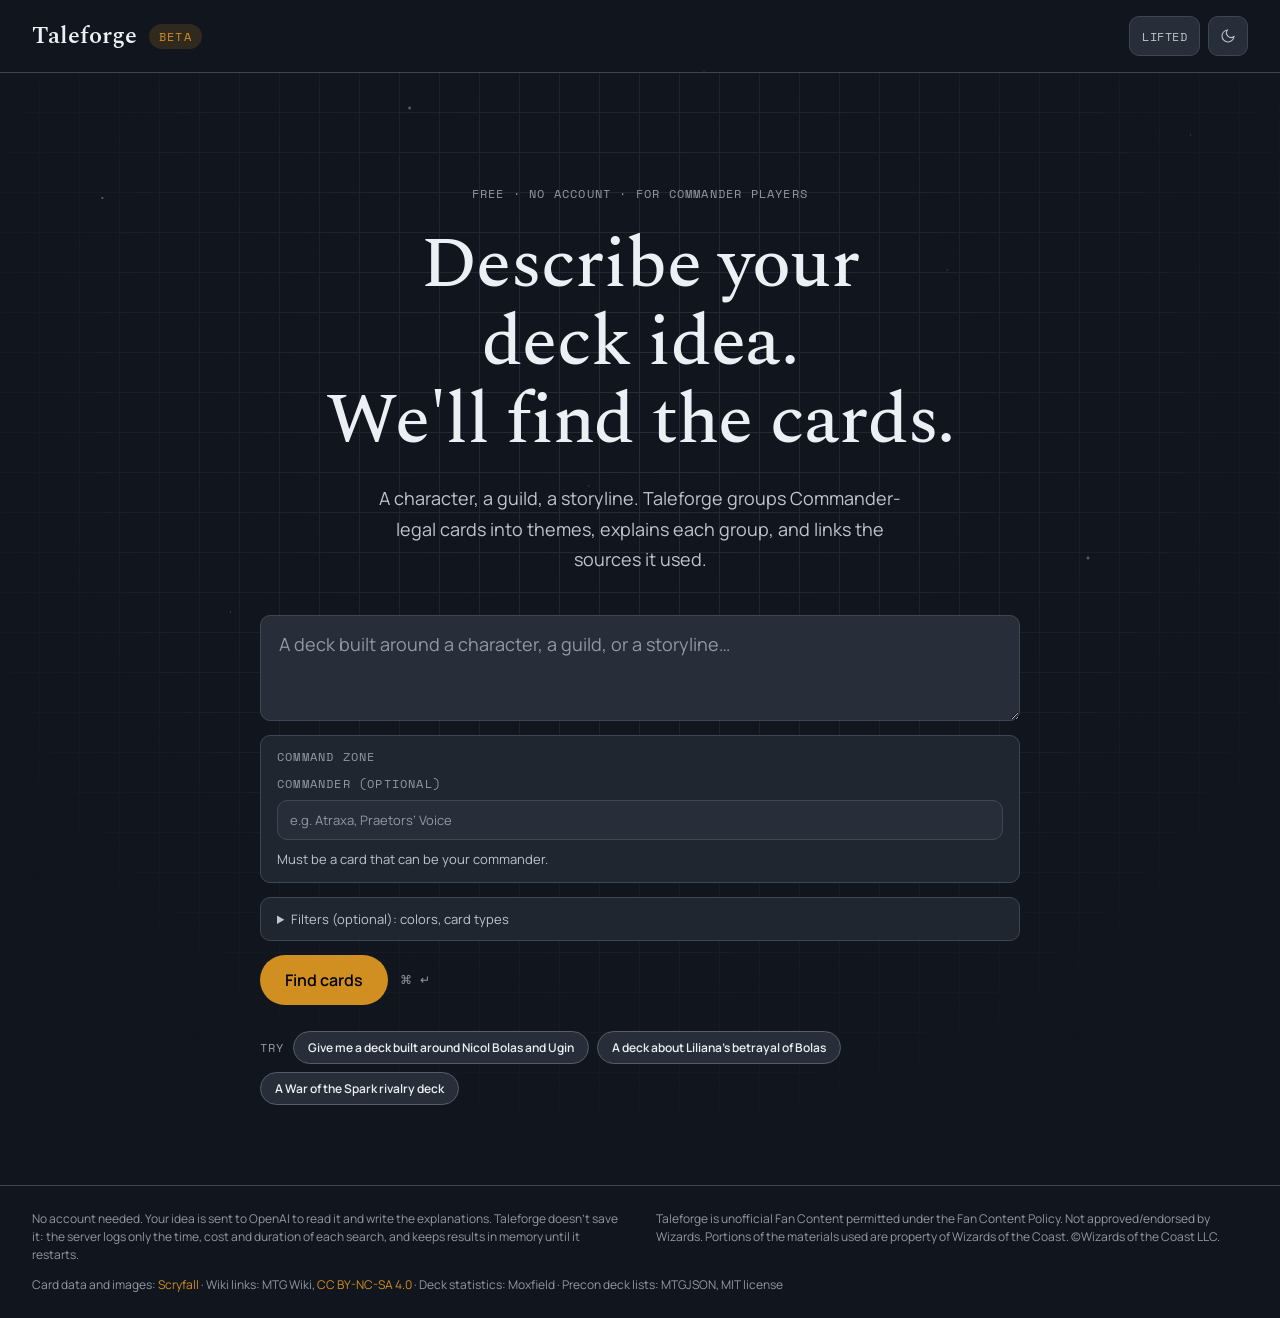
==== index.html @ cbca7e94 "Command zone box, not_a_commander page, mock changes Co-Authored-By: Claude Sonnet 5.5 <noreply@anth" ====
<!doctype html>
<html lang="en">
<head>
<meta charset="utf-8">
<meta name="viewport" content="width=device-width, initial-scale=1">
<title>Taleforge</title>
<meta name="description" content="Describe a Magic: The Gathering Commander deck idea and get cards grouped into themes, with short explanations and sources.">
<link rel="stylesheet" href="app.css">
<script src="theme.js"></script>
</head>
<body>
<div class="stars bg-stars" aria-hidden="true"></div>

<header class="site-header">
  <div class="brand">
    <a class="wordmark" href="index.html">Taleforge</a>
    <span class="badge">Beta</span>
  </div>
  <div class="header-actions">
    <button type="button" class="tone-toggle">Lifted</button>
    <button type="button" class="theme-toggle" aria-label="Toggle theme">
      <svg class="moon" width="16" height="16" viewBox="0 0 24 24" fill="none" stroke="currentColor" stroke-width="1.6"><path d="M21 12.8A9 9 0 1 1 11.2 3 7 7 0 0 0 21 12.8z"/></svg>
      <svg class="sun" width="16" height="16" viewBox="0 0 24 24" fill="none" stroke="currentColor" stroke-width="1.6"><circle cx="12" cy="12" r="4"/><path d="M12 2v3M12 19v3M4.2 4.2l2.1 2.1M17.7 17.7l2.1 2.1M2 12h3M19 12h3M4.2 19.8l2.1-2.1M17.7 6.3l2.1-2.1"/></svg>
    </button>
  </div>
</header>

<main class="home">
  <div class="grid bg-grid" aria-hidden="true"></div>
  <div class="hero">
    <span class="label">Free · no account · for Commander players</span>
    <h1>Describe your deck idea.<br>We'll find the cards.</h1>
    <p class="lede">A character, a guild, a storyline. Taleforge groups Commander-legal cards into themes, explains each group, and links the sources it used.</p>

    <form class="search" action="results.html" method="get">
      <textarea id="q" name="q" aria-label="Your deck idea" rows="3" required placeholder="A deck built around a character, a guild, or a storyline…"></textarea>
      <span class="hint" id="hint" hidden>Describe a deck idea first: a character, a guild, or a story.</span>
      <div class="command-zone" id="command-zone"></div>
      <details class="filters-box" id="filters-box">
        <summary>Filters (optional): colors, card types</summary>
        <div class="filter-controls" id="filter-controls"></div>
      </details>
      <div class="row">
        <button type="submit" class="btn btn-primary btn-lg">Find cards</button>
        <span class="kbd" aria-hidden="true">⌘ ↵</span>
      </div>
      <div class="examples">
        <span class="label">Try</span>
        <button type="button" class="btn btn-secondary btn-sm" data-example>Give me a deck built around Nicol Bolas and Ugin</button>
        <button type="button" class="btn btn-secondary btn-sm" data-example>A deck about Liliana's betrayal of Bolas</button>
        <button type="button" class="btn btn-secondary btn-sm" data-example>A War of the Spark rivalry deck</button>
      </div>
    </form>
  </div>
</main>

<footer class="site-footer"></footer>
<script src="footer.js"></script>
<script src="filters.js"></script>

<script>
  const form = document.querySelector('.search');
  const q = document.getElementById('q');
  const hint = document.getElementById('hint');
  form.noValidate = true;
  const start = new URLSearchParams(location.search);
  q.value = start.get('q') || '';
  const initial = TaleforgeFilters.fromParams(start);
  const controls = TaleforgeFilters.mount(document.getElementById('filter-controls'), initial);
  const commander = TaleforgeFilters.mountCommander(document.getElementById('command-zone'), initial.commander);
  if (TaleforgeFilters.chips({ ...initial, commander: '' }).length) document.getElementById('filters-box').open = true;
  form.addEventListener('submit', (e) => {
    e.preventDefault();
    q.value = q.value.trim();
    if (!q.value) { hint.hidden = false; q.focus(); return; }
    // Filters travel in the address, so a results page can be shared, reloaded or edited.
    location.href = 'results.html?' + TaleforgeFilters.toParams({ ...controls.get(), commander: commander.get() }, new URLSearchParams({ q: q.value }));
  });
  q.addEventListener('input', () => { hint.hidden = true; });
  q.addEventListener('keydown', (e) => {
    if ((e.metaKey || e.ctrlKey) && e.key === 'Enter') { e.preventDefault(); form.requestSubmit(); }
  });
  document.querySelectorAll('[data-example]').forEach((b) => b.addEventListener('click', () => {
    q.value = b.textContent; hint.hidden = true; q.focus();
  }));
</script>
</body>
</html>
---- app.css ----
/* Fonts load from Google Fonts via the design system; self-host before sharing publicly. */
/* Taleforge site styles. Tokens come from the approved design system in design/_ds. */
@import url("design/_ds/taleforge-design-system-ac396985-d5b7-4bbc-83fa-dc9fec57bca8/styles.css");

/* "Lifted" dark tone: the default look in design/Taleforge.dc.html. data-tone="original" keeps the
   untouched design-system neutrals (the design-blackout export; its tokens are otherwise identical). */
:root:not([data-theme="light"]):not([data-tone="original"]) {
  --n-0: oklch(20% 0.018 258); --n-1: oklch(23.5% 0.02 258); --n-2: oklch(26.5% 0.021 258);
  --n-3: oklch(30% 0.022 258); --n-4: oklch(33.5% 0.023 258); --n-5: oklch(39% 0.024 258);
  --n-6: oklch(48% 0.024 258); --n-7: oklch(68% 0.016 258); --n-8: oklch(82% 0.01 258);
}

* { box-sizing: border-box; }
[hidden] { display: none !important; }
html, body { margin: 0; background: var(--bg-page); }
body {
  min-height: 100vh; display: flex; flex-direction: column; position: relative;
  color: var(--text-primary); font-family: var(--font-body); font-size: var(--text-base);
}
a { color: var(--link); text-decoration: none; }
a:hover { color: var(--link-hover); text-decoration: underline; }
::selection { background: var(--accent-soft-strong); }
:focus-visible { outline: 2px solid var(--focus-ring); outline-offset: 2px; }
.stars { position: fixed; inset: 0; pointer-events: none; }

/* ---- header / footer ---- */
.site-header {
  position: relative; display: flex; align-items: center; justify-content: space-between; gap: 16px;
  padding: 16px 32px; border-bottom: 1px solid var(--border-subtle);
}
.brand { display: flex; align-items: center; gap: 12px; }
.wordmark { font-family: var(--font-display); font-weight: 600; font-size: 24px; color: var(--text-primary); }
.wordmark:hover { color: var(--text-primary); text-decoration: none; }
.header-actions { display: flex; align-items: center; gap: 8px; }
.site-footer {
  position: relative; display: flex; flex-wrap: wrap; justify-content: space-between; gap: 12px 32px;
  padding: 24px 32px; border-top: 1px solid var(--border-subtle);
  font-size: var(--text-xs); line-height: var(--leading-normal); color: var(--text-muted);
}
.site-footer > * { flex: 1 1 320px; max-width: 640px; margin: 0; overflow-wrap: anywhere; }
.site-footer .credits { flex-basis: 100%; max-width: none; }

/* ---- primitives (ported from design/_ds components) ---- */
.label {
  font-family: var(--font-mono); font-size: var(--text-xs); letter-spacing: var(--tracking-label);
  text-transform: uppercase; color: var(--text-muted);
}
.badge {
  display: inline-flex; align-items: center; padding: 4px 10px; border-radius: var(--radius-pill);
  font-family: var(--font-mono); font-size: var(--text-xs); letter-spacing: var(--tracking-label);
  text-transform: uppercase; background: var(--accent-soft); color: var(--accent-9);
}
.btn {
  display: inline-flex; align-items: center; gap: 8px; border: 1px solid transparent; border-radius: var(--radius-pill);
  font-family: var(--font-body); font-weight: 600; cursor: pointer; text-decoration: none;
  transition: background var(--dur-fast) var(--ease-standard), box-shadow var(--dur-fast) var(--ease-standard);
}
.btn:hover { text-decoration: none; }
.btn:focus-visible { outline: none; box-shadow: var(--glow-focus); }
.btn-sm { padding: 7px 14px; font-size: var(--text-xs); }
.btn-md { padding: 10px 18px; font-size: var(--text-sm); }
.btn-lg { padding: 13px 24px; font-size: var(--text-md); }
.btn-primary { background: var(--accent-9); color: var(--accent-contrast); }
.btn-primary:hover { background: var(--accent-10); color: var(--accent-contrast); }
.btn-secondary { background: var(--surface-raised); color: var(--text-primary); border-color: var(--border-strong); }
.btn-secondary:hover { background: var(--n-4); color: var(--text-primary); }
.btn-ghost { background: transparent; color: var(--text-secondary); }
.btn-ghost:hover { color: var(--text-primary); }
.theme-toggle {
  width: 40px; height: 40px; display: flex; align-items: center; justify-content: center; cursor: pointer;
  border: 1px solid var(--border-subtle); border-radius: var(--radius-md);
  background: var(--surface-raised); color: var(--text-secondary);
}
.theme-toggle .sun { display: none; }
[data-theme="light"] .theme-toggle .sun { display: block; }
[data-theme="light"] .theme-toggle .moon { display: none; }
.chip {
  display: inline-flex; align-items: center; padding: 6px 14px; border-radius: var(--radius-pill);
  background: var(--surface-raised); border: 1px solid var(--border-subtle); font-size: var(--text-sm);
}
.tag {
  display: inline-flex; align-items: center; gap: 6px; padding: 4px 10px; border-radius: var(--radius-pill);
  border: 1px solid var(--border-strong); color: var(--text-secondary);
  font-family: var(--font-mono); font-size: var(--text-xs); letter-spacing: var(--tracking-label); text-transform: uppercase;
}
.tag::before { content: ""; width: 6px; height: 6px; border-radius: 50%; background: var(--dot, var(--text-muted)); flex: none; }
.tag-lore { --dot: var(--side-violet); }
.tag-synergy { --dot: var(--side-teal); }
.tags { display: flex; flex-wrap: wrap; gap: 6px; }
.tone-toggle {
  height: 40px; padding: 0 12px; cursor: pointer; border: 1px solid var(--border-subtle); border-radius: var(--radius-md);
  background: var(--surface-raised); color: var(--text-secondary);
  font-family: var(--font-mono); font-size: var(--text-xs); letter-spacing: var(--tracking-wide); text-transform: uppercase;
}
.tone-toggle:hover, .theme-toggle:hover { color: var(--text-primary); }

/* ---- home ---- */
.home { position: relative; flex: 1; padding: 112px 24px 80px; }
.home .grid {
  position: absolute; inset: 0; pointer-events: none;
  -webkit-mask-image: radial-gradient(ellipse 60% 70% at 50% 30%, black, transparent);
  mask-image: radial-gradient(ellipse 60% 70% at 50% 30%, black, transparent);
}
.hero { position: relative; max-width: 760px; margin: 0 auto; display: flex; flex-direction: column; align-items: center; gap: 24px; text-align: center; }
.hero h1 {
  margin: 0; font-family: var(--font-display); font-weight: 500; font-size: clamp(40px, 6.4vw, 72px);
  line-height: var(--leading-tight); letter-spacing: var(--tracking-tight); text-wrap: balance;
}
.hero .lede { margin: 0; max-width: 540px; color: var(--text-secondary); font-size: var(--text-lg); line-height: var(--leading-relaxed); text-wrap: pretty; }
.search { width: 100%; display: flex; flex-direction: column; gap: 14px; text-align: left; margin-top: 16px; }
.search textarea {
  width: 100%; resize: vertical; padding: 16px 18px; border-radius: var(--radius-md);
  font-family: var(--font-body); font-size: var(--text-lg); color: var(--text-primary);
  background: var(--surface-raised); border: 1px solid var(--border-subtle); outline: none;
  transition: border-color var(--dur-fast) var(--ease-standard), box-shadow var(--dur-fast) var(--ease-standard);
}
.search textarea:focus { border-color: var(--accent-9); box-shadow: var(--glow-focus); }
.search textarea::placeholder { color: var(--text-muted); }
.search .hint { font-size: var(--text-sm); color: var(--warning-9); }
.search .row { display: flex; flex-wrap: wrap; align-items: center; gap: 12px; }
.kbd { font-family: var(--font-mono); font-size: var(--text-xs); letter-spacing: var(--tracking-wide); color: var(--text-muted); }
.examples { display: flex; flex-wrap: wrap; align-items: center; gap: 8px; margin-top: 12px; }

/* ---- results ---- */
.results { position: relative; flex: 1; padding: 40px 32px 80px; }
.results-inner { max-width: 1360px; margin: 0 auto; display: flex; flex-wrap: wrap; align-items: flex-start; gap: 48px; }
.results aside { flex: 1 1 260px; max-width: 320px; position: sticky; top: 24px; display: flex; flex-direction: column; gap: 28px; }
.aside-block { display: flex; flex-direction: column; gap: 12px; align-items: flex-start; }
.idea { margin: 0; font-family: var(--font-display); font-style: italic; font-size: var(--text-2xl); line-height: var(--leading-snug); text-wrap: pretty; }
.chips { display: flex; flex-wrap: wrap; gap: 8px; }
.note { font-size: var(--text-xs); line-height: var(--leading-normal); color: var(--text-secondary); }
.preview-note {
  background: var(--surface-card); border: 1px solid var(--border-subtle); border-radius: var(--radius-lg);
  padding: var(--space-20); font-size: var(--text-sm); line-height: var(--leading-normal); color: var(--text-secondary);
}
.preview-note strong { color: var(--text-primary); }
.results main, .results .groups { flex: 999 1 560px; min-width: 0; display: flex; flex-direction: column; gap: 32px; }
.summary { display: flex; flex-direction: column; gap: 14px; }
.summary h1 { margin: 0; font-family: var(--font-display); font-weight: 500; font-size: var(--text-5xl); line-height: var(--leading-tight); }
.summary p { margin: 0; max-width: 720px; color: var(--text-secondary); line-height: var(--leading-relaxed); }
.group {
  border-radius: var(--radius-xl); border: 1px solid var(--border-subtle); background: var(--bg-section-alt);
  padding: var(--space-24) var(--space-24) var(--space-32); box-shadow: 0 0 56px -24px var(--glow);
  display: flex; flex-direction: column; gap: 16px;
}
.group-head { display: flex; align-items: center; gap: 10px; }
.group-head .dot { width: 8px; height: 8px; border-radius: 50%; background: var(--glow); flex: none; }
.group h2 { margin: 0; font-family: var(--font-display); font-weight: 600; font-size: var(--text-3xl); line-height: var(--leading-snug); text-wrap: balance; }
.group .reasoning { margin: 0; max-width: 680px; color: var(--text-secondary); line-height: var(--leading-relaxed); text-wrap: pretty; }
.provenance {
  display: flex; flex-wrap: wrap; align-items: baseline; gap: 6px 16px; padding-bottom: 8px;
  border-bottom: 1px solid var(--border-subtle);
}
.provenance em { font-size: var(--text-xs); color: var(--text-muted); }
.src { font-family: var(--font-mono); font-size: var(--text-xs); letter-spacing: var(--tracking-wide); }
.cards { display: grid; grid-template-columns: repeat(auto-fill, minmax(220px, 1fr)); gap: 32px 24px; padding-top: 8px; }
.commander { display: flex; flex-wrap: wrap; align-items: flex-start; gap: 24px; }
.commander-art { flex: 0 0 180px; }
/* The whole card, uncropped (artist line visible). */
.commander-art img { display: block; width: 100%; height: auto; border-radius: 4.75% / 3.5%; border: 1px solid var(--border-subtle); }
.commander-text { flex: 1 1 220px; display: flex; flex-direction: column; align-items: flex-start; gap: 10px; }
.commander-text h2 { margin: 0 0 6px; font-family: var(--font-display); font-weight: 600; font-size: var(--text-3xl); line-height: var(--leading-snug); text-wrap: balance; }
.card { display: flex; flex-direction: column; gap: 10px; }
.card .art {
  display: block; aspect-ratio: 488 / 680; border-radius: 4.75% / 3.5%; overflow: hidden;
  border: 1px solid var(--border-subtle);
  background: repeating-linear-gradient(135deg, var(--n-3), var(--n-3) 10px, var(--n-2) 10px, var(--n-2) 20px);
  transition: transform var(--dur-base) var(--ease-standard), box-shadow var(--dur-base) var(--ease-standard);
}
.card .art:hover, .card .art:focus-visible { transform: translateY(-2px); box-shadow: var(--shadow-popover); }
.card .art img { display: block; width: 100%; height: 100%; object-fit: cover; }
.card h3 { margin: 0; font-size: var(--text-sm); font-weight: 700; line-height: var(--leading-snug); }
.card p { margin: 0; font-size: var(--text-sm); line-height: var(--leading-relaxed); color: var(--text-secondary); }
.card .meta { display: flex; flex-direction: column; align-items: flex-start; gap: 8px; margin-top: auto; min-width: 0; }
.card .links { display: flex; flex-wrap: wrap; gap: 4px 12px; min-width: 0; }
.card .links a, .more-links { font-family: var(--font-mono); font-size: 10px; letter-spacing: .04em; }
.more-links { background: none; border: 0; padding: 0; cursor: pointer; color: var(--link); }
.more-links:hover { color: var(--link-hover); text-decoration: underline; }
.end-note { margin: 8px 0 0; font-size: var(--text-sm); color: var(--text-muted); text-align: center; }

/* ---- live search: loading, states, mix ---- */
.loading { display: flex; flex-direction: column; gap: 20px; }
.loading h1 { margin: 0; font-family: var(--font-display); font-style: italic; font-weight: 500; font-size: var(--text-3xl); line-height: var(--leading-snug); }
.steps { list-style: none; margin: 0; padding: 0; display: flex; flex-direction: column; gap: var(--space-12); }
.steps li { display: flex; align-items: center; gap: 12px; font-size: var(--text-sm); color: var(--text-muted); }
.steps .mark {
  width: 18px; height: 18px; border-radius: 50%; flex: none; display: flex; align-items: center; justify-content: center;
  border: 1px solid var(--border-strong);
}
.steps li.active, .steps li.done { color: var(--text-primary); }
.steps li.active .mark, .steps li.done .mark { border-color: var(--accent-9); }
.steps li.done .mark { background: var(--accent-9); }
.steps li.done .mark::after { content: ""; width: 5px; height: 8px; margin-top: -2px; border: solid var(--accent-contrast); border-width: 0 1.8px 1.8px 0; transform: rotate(45deg); }
.steps li.active .mark::after { content: ""; width: 8px; height: 8px; border-radius: 50%; background: var(--accent-9); animation: tf-pulse 1.2s var(--ease-standard) infinite; }
@keyframes tf-pulse { 0%, 100% { opacity: .4; } 50% { opacity: 1; } }
@media (prefers-reduced-motion: reduce) { .steps li.active .mark::after { animation: none; } }
.loading .row { display: flex; flex-wrap: wrap; align-items: center; gap: 12px; font-size: var(--text-sm); color: var(--text-muted); }
.state { max-width: 600px; display: flex; flex-direction: column; align-items: flex-start; gap: 20px; }
.state h1 { margin: 0; font-family: var(--font-display); font-weight: 500; font-size: var(--text-5xl); line-height: var(--leading-tight); text-wrap: balance; }
.state p { margin: 0; color: var(--text-secondary); line-height: var(--leading-relaxed); text-wrap: pretty; }
.state .row { display: flex; flex-wrap: wrap; gap: 12px; }
.tips { display: flex; flex-direction: column; gap: 10px; }
.tips div { display: flex; gap: 14px; line-height: var(--leading-normal); }
.tips span:first-child { font-family: var(--font-mono); font-size: var(--text-xs); color: var(--accent-9); padding-top: 3px; }
.banner {
  width: 100%; display: flex; gap: 14px; align-items: flex-start; padding: var(--space-16) var(--space-20);
  background: var(--surface-card); border: 1px solid var(--tone); border-radius: var(--radius-lg);
  font-size: var(--text-sm); line-height: var(--leading-normal); color: var(--text-secondary);
}
.banner::before { content: var(--icon); color: var(--tone); font-family: var(--font-mono); font-size: 14px; line-height: 1.4; flex: none; }
.banner strong { display: block; color: var(--text-primary); font-size: var(--text-md); margin-bottom: 4px; }
.banner-info { --tone: var(--info-9); --icon: "i"; }
.banner-warning { --tone: var(--warning-9); --icon: "!"; }
.banner-danger { --tone: var(--danger-9); --icon: "×"; }
.mix { width: 100%; display: flex; flex-direction: column; gap: 16px; }
.mix-head, .mix .slider { align-self: stretch; }
.mix-head { display: flex; justify-content: space-between; align-items: center; }
.mix-head button { background: none; border: 0; padding: 0; cursor: pointer; color: var(--link); font-size: var(--text-xs); }
.slider { display: flex; flex-direction: column; gap: 6px; }
.slider-label {
  display: flex; justify-content: space-between; font-family: var(--font-mono); font-size: var(--text-xs);
  color: var(--text-muted); letter-spacing: var(--tracking-wide); text-transform: uppercase;
}
.slider-label output { color: var(--text-secondary); }
.slider input {
  -webkit-appearance: none; appearance: none; width: 100%; height: 6px; margin: 6px 0; border-radius: var(--radius-pill); cursor: pointer;
  background: linear-gradient(90deg, var(--c) var(--pct), var(--n-4) var(--pct));
}
.slider input::-webkit-slider-thumb { -webkit-appearance: none; width: 16px; height: 16px; border-radius: 50%; background: var(--text-primary); border: 2px solid var(--c); }
.slider input::-moz-range-thumb { width: 14px; height: 14px; border-radius: 50%; background: var(--text-primary); border: 2px solid var(--c); }
.slider.balance input { background: linear-gradient(90deg, var(--side-violet), var(--side-teal)); }
.slider.balance { --c: var(--accent-9); }
.legend { display: grid; grid-template-columns: auto 1fr; gap: 10px 12px; align-items: center; }
.legend-wide { grid-column: 1 / -1; }
.skeleton { pointer-events: none; }
.skeleton .art { animation: tf-pulse 1.6s var(--ease-standard) infinite; }
.skeleton .bar { display: block; height: 10px; width: 80%; border-radius: var(--radius-pill); background: var(--n-3); }
.skeleton .bar.short { width: 45%; }
@media (prefers-reduced-motion: reduce) { .skeleton .art { animation: none; } }

@media (max-width: 720px) {
  .site-header, .site-footer { padding-left: 16px; padding-right: 16px; }
  .header-actions .btn-ghost { display: none; } /* "New search": the wordmark and Edit idea cover it */
  .home { padding: 64px 16px 56px; }
  .results { padding: 24px 16px 56px; }
  .results aside { position: static; max-width: none; }
  .summary h1, .state h1 { font-size: var(--text-4xl); }
  .group { padding: var(--space-20) var(--space-16) var(--space-24); }
  .cards { grid-template-columns: repeat(auto-fill, minmax(150px, 1fr)); gap: 24px 16px; }
}

/* Results: one column at 1000px and below. The row wraps near 930px (aside 260 + gap 48 + main 560 + padding),
   but the aside was sticky until 720px, so in between it scrolled over the results. */
@media (max-width: 1000px) {
  .results-inner { flex-direction: column; align-items: stretch; gap: 32px; }
  .results aside { position: static; top: auto; flex: none; width: 100%; max-width: none; }
  .results main, .results .groups { flex: none; width: 100%; }
}
@media (max-width: 900px) { .cards { grid-template-columns: repeat(2, minmax(0, 1fr)); } }
@media (max-width: 560px) { .cards { grid-template-columns: minmax(0, 1fr); } }

/* ---- filters: color and card-type chips, commander field ---- */
.filter-controls { width: 100%; display: flex; flex-direction: column; gap: 14px; text-align: left; }
.filter-group { margin: 0; padding: 0; border: 0; min-width: 0; display: flex; flex-direction: column; gap: 8px; }
.filter-group legend { padding: 0; margin-bottom: 8px; }
.chip-row { display: flex; flex-wrap: wrap; gap: 8px; }
.chip-toggle {
  min-height: 36px; min-width: 40px; padding: 6px 14px; cursor: pointer; border-radius: var(--radius-pill);
  background: var(--surface-raised); color: var(--text-primary); border: 1px solid var(--border-strong);
  font-family: inherit; font-size: var(--text-sm);
  transition: background var(--dur-fast) var(--ease-standard), box-shadow var(--dur-fast) var(--ease-standard);
}
.chip-toggle:hover { background: var(--n-4); }
.chip-toggle:focus-visible { outline: none; box-shadow: var(--glow-focus); }
.chip-toggle[aria-pressed="true"] { background: var(--accent-9); color: var(--accent-contrast); border-color: var(--accent-9); }
.chip-toggle[aria-pressed="true"]:hover { background: var(--accent-10); }
.field { display: flex; flex-direction: column; gap: 8px; }
.field input {
  width: 100%; min-height: 40px; padding: 8px 12px; border-radius: var(--radius-md);
  font-family: var(--font-body); font-size: var(--text-sm); color: var(--text-primary);
  background: var(--surface-raised); border: 1px solid var(--border-subtle); outline: none;
}
.field input:focus { border-color: var(--accent-9); box-shadow: var(--glow-focus); }
.field input::placeholder { color: var(--text-muted); }
.filters { width: 100%; display: flex; flex-direction: column; gap: 16px; align-items: stretch; }
.command-zone { display: flex; flex-direction: column; gap: 10px; align-items: stretch; text-align: left; }
.search .command-zone { border: 1px solid var(--border-subtle); border-radius: var(--radius-md); background: var(--surface-card); padding: 12px 16px; }
.command-zone .note { font-size: var(--text-sm); color: var(--text-secondary); }
.filters-box { border: 1px solid var(--border-subtle); border-radius: var(--radius-md); background: var(--surface-card); padding: 12px 16px; }
.filters-box summary { cursor: pointer; color: var(--text-secondary); font-size: var(--text-sm); }
.filters-box summary:focus-visible { outline: none; box-shadow: var(--glow-focus); border-radius: var(--radius-sm, 4px); }
.filters-box[open] summary { margin-bottom: 14px; }
@media (max-width: 720px) { .chip-toggle { min-height: 40px; } }
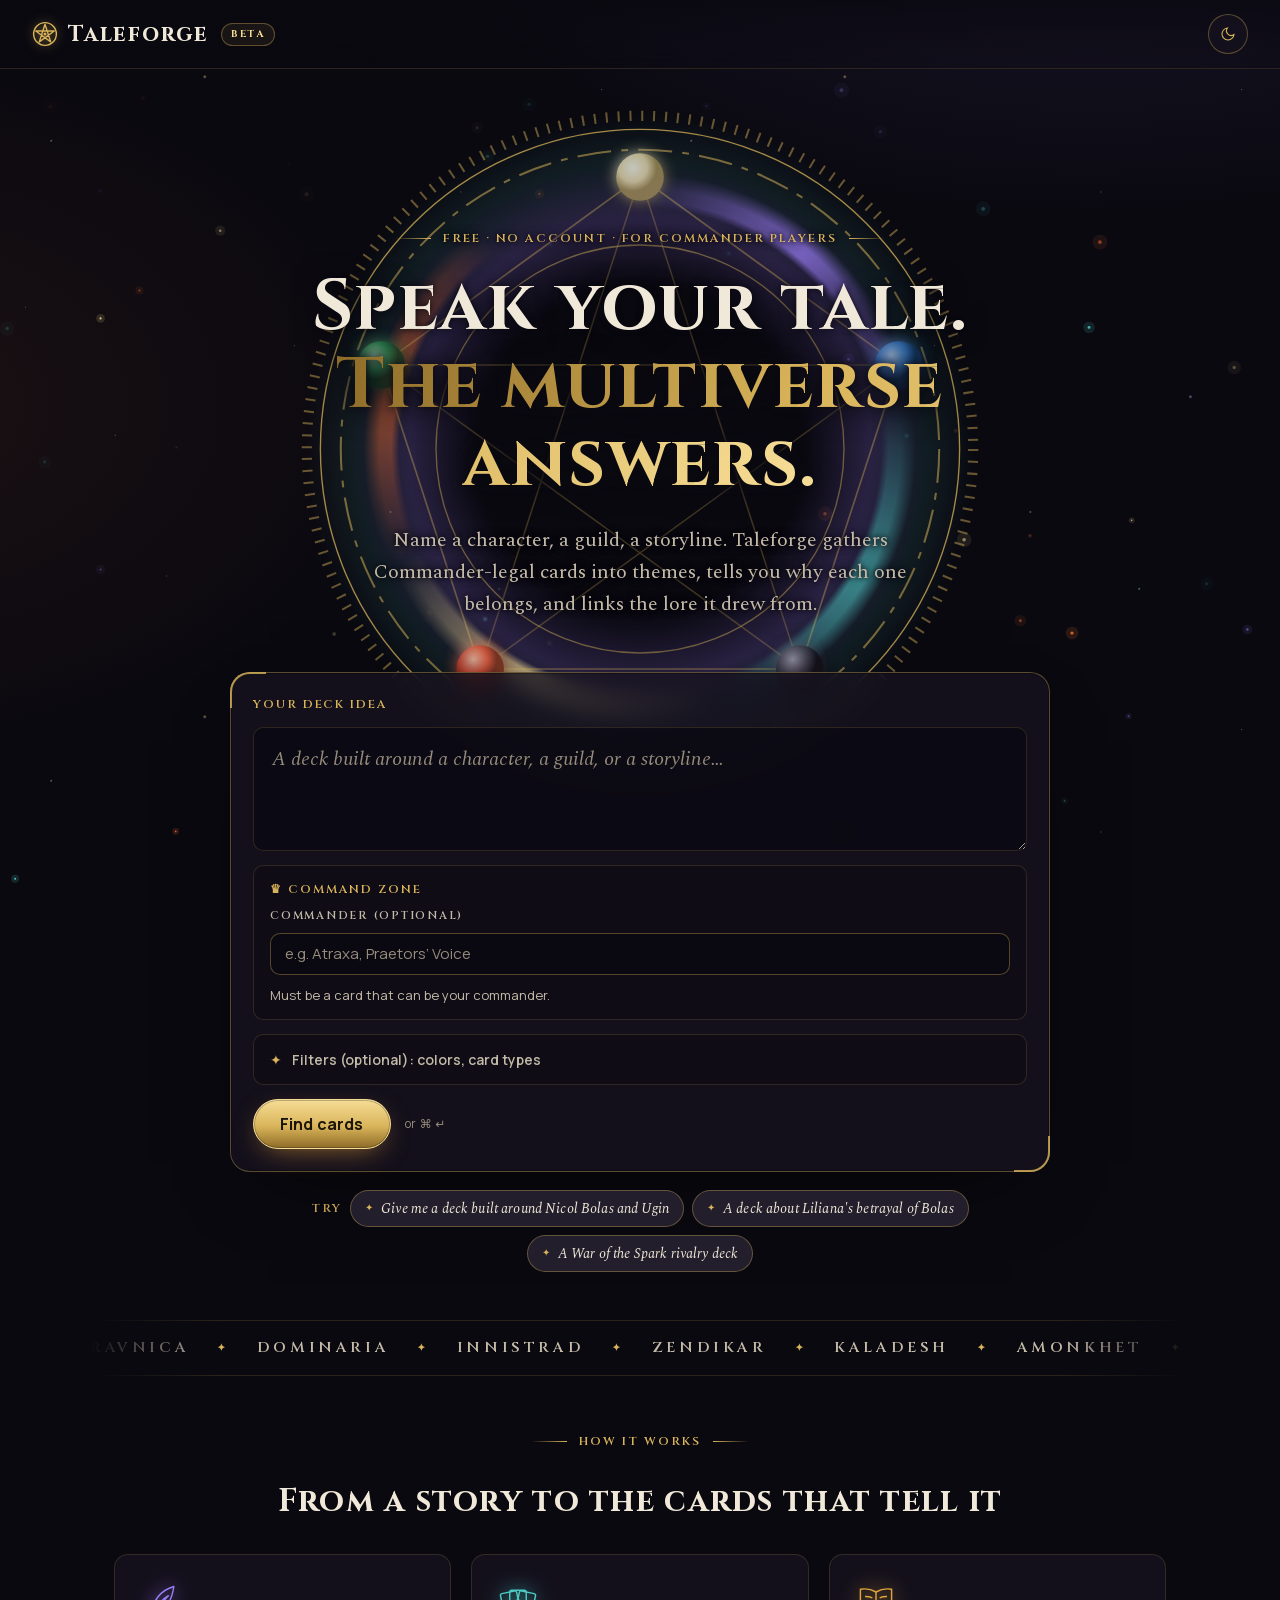
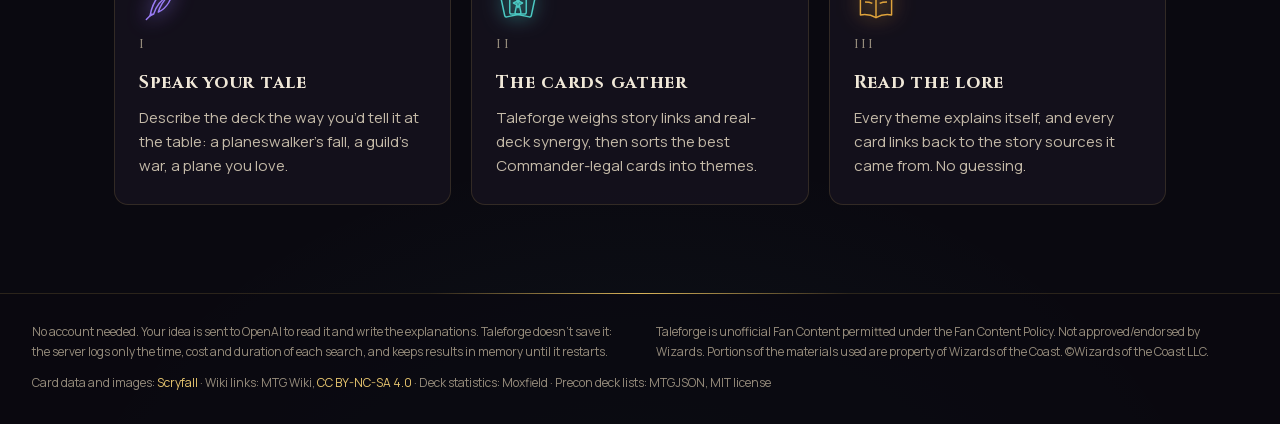
==== commit 2020b2f7: "Grimoire redesign: new look for home and results pages Obsidian-and-gold dark theme and parchment li" ====
--- a/index.html
+++ b/index.html
@@ -5,19 +5,22 @@
 <meta name="viewport" content="width=device-width, initial-scale=1">
 <title>Taleforge</title>
 <meta name="description" content="Describe a Magic: The Gathering Commander deck idea and get cards grouped into themes, with short explanations and sources.">
+<link rel="preload" href="fonts/cinzel-normal-500-800.woff2" as="font" type="font/woff2" crossorigin>
 <link rel="stylesheet" href="app.css">
 <script src="theme.js"></script>
 </head>
 <body>
-<div class="stars bg-stars" aria-hidden="true"></div>
+<div class="stars" aria-hidden="true"></div>
 
 <header class="site-header">
   <div class="brand">
-    <a class="wordmark" href="index.html">Taleforge</a>
+    <a class="wordmark" href="index.html">
+      <svg width="26" height="26" viewBox="0 0 24 24" fill="none" stroke="currentColor" stroke-width="1.3" aria-hidden="true"><circle cx="12" cy="12" r="10.5"/><polygon points="12,3 17.29,19.28 3.44,9.22 20.56,9.22 6.71,19.28" stroke-linejoin="round"/><circle cx="12" cy="12" r="1.4" fill="currentColor" stroke="none"/></svg>
+      Taleforge
+    </a>
     <span class="badge">Beta</span>
   </div>
   <div class="header-actions">
-    <button type="button" class="tone-toggle">Lifted</button>
     <button type="button" class="theme-toggle" aria-label="Toggle theme">
       <svg class="moon" width="16" height="16" viewBox="0 0 24 24" fill="none" stroke="currentColor" stroke-width="1.6"><path d="M21 12.8A9 9 0 1 1 11.2 3 7 7 0 0 0 21 12.8z"/></svg>
       <svg class="sun" width="16" height="16" viewBox="0 0 24 24" fill="none" stroke="currentColor" stroke-width="1.6"><circle cx="12" cy="12" r="4"/><path d="M12 2v3M12 19v3M4.2 4.2l2.1 2.1M17.7 17.7l2.1 2.1M2 12h3M19 12h3M4.2 19.8l2.1-2.1M17.7 6.3l2.1-2.1"/></svg>
@@ -26,13 +29,46 @@
 </header>
 
 <main class="home">
-  <div class="grid bg-grid" aria-hidden="true"></div>
   <div class="hero">
-    <span class="label">Free · no account · for Commander players</span>
-    <h1>Describe your deck idea.<br>We'll find the cards.</h1>
-    <p class="lede">A character, a guild, a storyline. Taleforge groups Commander-legal cards into themes, explains each group, and links the sources it used.</p>
+    <div class="stage">
+      <!-- The planar portal: original SVG/CSS art. The five orbs sit where the colors sit on the color pie. -->
+      <div class="portal" aria-hidden="true">
+        <div class="portal-glow"></div>
+        <div class="portal-ring"></div>
+        <svg class="portal-sigil" viewBox="0 0 200 200" fill="none" stroke="currentColor">
+          <defs>
+            <radialGradient id="o-w" cx="35%" cy="30%"><stop offset="0" stop-color="#fffdf2"/><stop offset=".6" stop-color="#f1e3b4"/><stop offset="1" stop-color="#a8935a"/></radialGradient>
+            <radialGradient id="o-u" cx="35%" cy="30%"><stop offset="0" stop-color="#b9dcff"/><stop offset=".6" stop-color="#3f8be0"/><stop offset="1" stop-color="#173f72"/></radialGradient>
+            <radialGradient id="o-b" cx="35%" cy="30%"><stop offset="0" stop-color="#a89aae"/><stop offset=".6" stop-color="#4a3f4e"/><stop offset="1" stop-color="#140f17"/></radialGradient>
+            <radialGradient id="o-r" cx="35%" cy="30%"><stop offset="0" stop-color="#ffc2a8"/><stop offset=".6" stop-color="#e14b32"/><stop offset="1" stop-color="#6e1a0e"/></radialGradient>
+            <radialGradient id="o-g" cx="35%" cy="30%"><stop offset="0" stop-color="#b7f0c4"/><stop offset=".6" stop-color="#2f9a58"/><stop offset="1" stop-color="#0f4426"/></radialGradient>
+            <filter id="glow" x="-50%" y="-50%" width="200%" height="200%"><feGaussianBlur stdDeviation="2.2" result="b"/><feMerge><feMergeNode in="b"/><feMergeNode in="SourceGraphic"/></feMerge></filter>
+          </defs>
+          <circle cx="100" cy="100" r="98" stroke-width="3" stroke-dasharray=".6 2.9" opacity=".6"/>
+          <circle cx="100" cy="100" r="94" stroke-width=".4"/>
+          <circle cx="100" cy="100" r="60" stroke-width=".4" opacity=".6"/>
+          <g class="slow">
+            <circle cx="100" cy="100" r="88" stroke-width=".6" stroke-dasharray="10 3 2 3" opacity=".7"/>
+            <polygon points="100.0,20.0 176.1,75.3 147.0,164.7 53.0,164.7 23.9,75.3" stroke-width=".5" opacity=".5"/>
+            <polygon points="100.0,20.0 147.0,164.7 23.9,75.3 176.1,75.3 53.0,164.7" stroke-width=".45" opacity=".35"/>
+          </g>
+          <g stroke="none" filter="url(#glow)">
+            <circle cx="100" cy="20" r="7" fill="url(#o-w)"/>
+            <circle cx="176.1" cy="75.3" r="7" fill="url(#o-u)"/>
+            <circle cx="147" cy="164.7" r="7" fill="url(#o-b)"/>
+            <circle cx="53" cy="164.7" r="7" fill="url(#o-r)"/>
+            <circle cx="23.9" cy="75.3" r="7" fill="url(#o-g)"/>
+          </g>
+        </svg>
+      </div>
 
-    <form class="search" action="results.html" method="get">
+      <span class="label kicker">Free · no account · for Commander players</span>
+      <h1>Speak your tale.<br><span class="gilded">The multiverse answers.</span></h1>
+      <p class="lede">Name a character, a guild, a storyline. Taleforge gathers Commander-legal cards into themes, tells you why each one belongs, and links the lore it drew from.</p>
+    </div>
+
+    <form class="search frame" action="results.html" method="get">
+      <span class="label">Your deck idea</span>
       <textarea id="q" name="q" aria-label="Your deck idea" rows="3" required placeholder="A deck built around a character, a guild, or a storyline…"></textarea>
       <span class="hint" id="hint" hidden>Describe a deck idea first: a character, a guild, or a story.</span>
       <div class="command-zone" id="command-zone"></div>
@@ -42,21 +78,54 @@
       </details>
       <div class="row">
         <button type="submit" class="btn btn-primary btn-lg">Find cards</button>
-        <span class="kbd" aria-hidden="true">⌘ ↵</span>
-      </div>
-      <div class="examples">
-        <span class="label">Try</span>
-        <button type="button" class="btn btn-secondary btn-sm" data-example>Give me a deck built around Nicol Bolas and Ugin</button>
-        <button type="button" class="btn btn-secondary btn-sm" data-example>A deck about Liliana's betrayal of Bolas</button>
-        <button type="button" class="btn btn-secondary btn-sm" data-example>A War of the Spark rivalry deck</button>
+        <span class="kbd" aria-hidden="true">or ⌘ ↵</span>
       </div>
     </form>
+    <div class="examples">
+      <span class="label">Try</span>
+      <button type="button" class="btn btn-secondary btn-sm" data-example>Give me a deck built around Nicol Bolas and Ugin</button>
+      <button type="button" class="btn btn-secondary btn-sm" data-example>A deck about Liliana's betrayal of Bolas</button>
+      <button type="button" class="btn btn-secondary btn-sm" data-example>A War of the Spark rivalry deck</button>
+    </div>
   </div>
+
+  <div class="planes" aria-hidden="true">
+    <div class="planes-track">
+      <span>Ravnica</span><span>Dominaria</span><span>Innistrad</span><span>Zendikar</span><span>Kaladesh</span><span>Amonkhet</span><span>Theros</span><span>Ixalan</span><span>Eldraine</span><span>Kamigawa</span><span>Tarkir</span><span>Alara</span><span>Mirrodin</span><span>Lorwyn</span><span>Strixhaven</span><span>Kaldheim</span>
+      <span>Ravnica</span><span>Dominaria</span><span>Innistrad</span><span>Zendikar</span><span>Kaladesh</span><span>Amonkhet</span><span>Theros</span><span>Ixalan</span><span>Eldraine</span><span>Kamigawa</span><span>Tarkir</span><span>Alara</span><span>Mirrodin</span><span>Lorwyn</span><span>Strixhaven</span><span>Kaldheim</span>
+    </div>
+  </div>
+
+  <section class="how" aria-labelledby="how-title">
+    <span class="label kicker">How it works</span>
+    <h2 id="how-title">From a story to the cards that tell it</h2>
+    <div class="how-grid">
+      <div class="how-step" style="--c: var(--side-violet)">
+        <svg viewBox="0 0 48 48" fill="none" stroke="currentColor" stroke-width="1.6" stroke-linecap="round" stroke-linejoin="round" aria-hidden="true"><path d="M38 6C24 10 15 22 12 38l4-2c3-9 9-16 16-20-5 5-9 11-11 18 9-4 15-14 17-28z"/><path d="M8 42l6-6"/></svg>
+        <span class="num">I</span>
+        <h3>Speak your tale</h3>
+        <p>Describe the deck the way you’d tell it at the table: a planeswalker’s fall, a guild’s war, a plane you love.</p>
+      </div>
+      <div class="how-step" style="--c: var(--side-teal)">
+        <svg viewBox="0 0 48 48" fill="none" stroke="currentColor" stroke-width="1.6" stroke-linejoin="round" aria-hidden="true"><rect x="7" y="12" width="18" height="26" rx="2" transform="rotate(-12 16 25)"/><rect x="15" y="10" width="18" height="26" rx="2"/><rect x="23" y="12" width="18" height="26" rx="2" transform="rotate(12 32 25)"/><path d="M24 19l1.6 3.4 3.4 1.6-3.4 1.6L24 29l-1.6-3.4-3.4-1.6 3.4-1.6z"/></svg>
+        <span class="num">II</span>
+        <h3>The cards gather</h3>
+        <p>Taleforge weighs story links and real-deck synergy, then sorts the best Commander-legal cards into themes.</p>
+      </div>
+      <div class="how-step" style="--c: var(--side-amber)">
+        <svg viewBox="0 0 48 48" fill="none" stroke="currentColor" stroke-width="1.6" stroke-linejoin="round" aria-hidden="true"><path d="M24 12c-5-3-11-4-17-3v28c6-1 12 0 17 3 5-3 11-4 17-3V9c-6-1-12 0-17 3z"/><path d="M24 12v28M12 17c3 0 6 .5 8 1.5M12 23c3 0 6 .5 8 1.5M28 18.5c2-1 5-1.5 8-1.5M28 24.5c2-1 5-1.5 8-1.5"/></svg>
+        <span class="num">III</span>
+        <h3>Read the lore</h3>
+        <p>Every theme explains itself, and every card links back to the story sources it came from. No guessing.</p>
+      </div>
+    </div>
+  </section>
 </main>
 
 <footer class="site-footer"></footer>
 <script src="footer.js"></script>
 <script src="filters.js"></script>
+<script src="fx.js"></script>
 
 <script>
   const form = document.querySelector('.search');
--- a/app.css
+++ b/app.css
@@ -1,293 +1,582 @@
-/* Fonts load from Google Fonts via the design system; self-host before sharing publicly. */
-/* Taleforge site styles. Tokens come from the approved design system in design/_ds. */
-@import url("design/_ds/taleforge-design-system-ac396985-d5b7-4bbc-83fa-dc9fec57bca8/styles.css");
-
-/* "Lifted" dark tone: the default look in design/Taleforge.dc.html. data-tone="original" keeps the
-   untouched design-system neutrals (the design-blackout export; its tokens are otherwise identical). */
-:root:not([data-theme="light"]):not([data-tone="original"]) {
-  --n-0: oklch(20% 0.018 258); --n-1: oklch(23.5% 0.02 258); --n-2: oklch(26.5% 0.021 258);
-  --n-3: oklch(30% 0.022 258); --n-4: oklch(33.5% 0.023 258); --n-5: oklch(39% 0.024 258);
-  --n-6: oklch(48% 0.024 258); --n-7: oklch(68% 0.016 258); --n-8: oklch(82% 0.01 258);
+/* Taleforge site styles: "planeswalker's grimoire". Obsidian and gold in dark, parchment and ink in light.
+   All art here is original CSS/SVG; the only outside images are card images from the API. */
+
+@font-face { font-family: 'Cinzel'; font-style: normal; font-weight: 500 800; font-display: swap; src: url(fonts/cinzel-normal-500-800.woff2) format('woff2'); }
+@font-face { font-family: 'Manrope'; font-style: normal; font-weight: 400 700; font-display: swap; src: url(fonts/manrope-normal-400-700.woff2) format('woff2'); }
+@font-face { font-family: 'Spectral'; font-style: italic; font-weight: 400; font-display: swap; src: url(fonts/spectral-italic-400.woff2) format('woff2'); }
+@font-face { font-family: 'Spectral'; font-style: normal; font-weight: 400; font-display: swap; src: url(fonts/spectral-normal-400.woff2) format('woff2'); }
+@font-face { font-family: 'Spectral'; font-style: normal; font-weight: 500; font-display: swap; src: url(fonts/spectral-normal-500.woff2) format('woff2'); }
+
+/* ---- tokens ---- */
+:root {
+  color-scheme: dark;
+  --font-display: 'Cinzel', 'Trajan Pro', Georgia, serif;
+  --font-lore: 'Spectral', Georgia, serif;
+  --font-body: 'Manrope', system-ui, -apple-system, sans-serif;
+
+  --bg: #0a0910; --bg-2: #120f1a;
+  --surface: rgba(22, 19, 31, .78); --surface-solid: #18151f; --surface-raised: #221e2c; --surface-hover: #2c2738;
+  --border: rgba(217, 180, 90, .16); --border-strong: rgba(217, 180, 90, .36);
+  --text: #f0e8d8; --text-2: #c4baa8; --muted: #968c7c;
+  --gold: #d9b45a; --gold-hi: #f6dd96; --gold-deep: #8e6c28; --on-gold: #1b1408;
+  --ember: #e8692e; --arcane: #9a7cf5; --aether: #4cc9c3;
+  --link: #e7c56f; --link-hover: #f6dd96;
+  --warning: #f0a23c; --danger: #ef6a5a; --info: #6aa8ef;
+  --mana-w: #f5edd3; --mana-u: #3f8be0; --mana-b: #4a3f4e; --mana-r: #e14b32; --mana-g: #2f9a58; --mana-c: #b9b2a8;
+  --side-amber: #e0a43c; --side-violet: #9a7cf5; --side-teal: #4cc9c3; --side-rose: #e46f8f; --side-sage: #7fbf7a; --side-slate: #8a93a8;
+  --glow-focus: 0 0 0 2px var(--bg), 0 0 0 4px var(--gold);
+  --shadow-card: 0 18px 40px -18px rgba(0, 0, 0, .9);
+  --radius-sm: 6px; --radius-md: 10px; --radius-lg: 14px; --radius-xl: 20px; --radius-pill: 999px;
+  --ease: cubic-bezier(.2, .7, .2, 1);
+}
+/* Parchment and ink. */
+[data-theme="light"] {
+  color-scheme: light;
+  --bg: #efe5d0; --bg-2: #e6d9be;
+  --surface: rgba(251, 245, 232, .86); --surface-solid: #fbf5e8; --surface-raised: #fffaf0; --surface-hover: #f2e7d0;
+  --border: rgba(122, 88, 30, .22); --border-strong: rgba(122, 88, 30, .45);
+  --text: #23190f; --text-2: #4f4130; --muted: #6a5b46;
+  --gold: #8a6420; --gold-hi: #b5862e; --gold-deep: #5f4413; --on-gold: #fffaf0;
+  --link: #7c4f12; --link-hover: #4f300a;
+  --arcane: #6a4fd0; --aether: #1d8a85; --warning: #a35a00; --danger: #b8382a; --info: #2b66b0;
+  --mana-b: #3a3240;
+  --side-amber: #b7791f; --side-violet: #6a4fd0; --side-teal: #1d8a85; --side-rose: #b8456a; --side-sage: #4f8a4a; --side-slate: #5f6880;
+  --shadow-card: 0 14px 30px -16px rgba(80, 50, 10, .45);
 }
 
 * { box-sizing: border-box; }
 [hidden] { display: none !important; }
-html, body { margin: 0; background: var(--bg-page); }
+html { background: var(--bg); scroll-behavior: smooth; }
 body {
-  min-height: 100vh; display: flex; flex-direction: column; position: relative;
-  color: var(--text-primary); font-family: var(--font-body); font-size: var(--text-base);
+  margin: 0; min-height: 100vh; display: flex; flex-direction: column; position: relative; overflow-x: hidden;
+  background:
+    radial-gradient(1200px 700px at 85% -10%, rgba(154, 124, 245, .14), transparent 60%),
+    radial-gradient(900px 600px at -10% 20%, rgba(232, 105, 46, .08), transparent 60%),
+    radial-gradient(1000px 800px at 50% 110%, rgba(76, 201, 195, .07), transparent 60%),
+    var(--bg);
+  color: var(--text); font-family: var(--font-body); font-size: 16px; line-height: 1.5;
+  -webkit-font-smoothing: antialiased;
+}
+[data-theme="light"] body {
+  background:
+    radial-gradient(1000px 600px at 80% -10%, rgba(181, 134, 46, .16), transparent 60%),
+    radial-gradient(900px 700px at 0% 100%, rgba(120, 80, 30, .12), transparent 60%),
+    var(--bg);
 }
 a { color: var(--link); text-decoration: none; }
 a:hover { color: var(--link-hover); text-decoration: underline; }
-::selection { background: var(--accent-soft-strong); }
-:focus-visible { outline: 2px solid var(--focus-ring); outline-offset: 2px; }
-.stars { position: fixed; inset: 0; pointer-events: none; }
-
-/* ---- header / footer ---- */
-.site-header {
-  position: relative; display: flex; align-items: center; justify-content: space-between; gap: 16px;
-  padding: 16px 32px; border-bottom: 1px solid var(--border-subtle);
-}
-.brand { display: flex; align-items: center; gap: 12px; }
-.wordmark { font-family: var(--font-display); font-weight: 600; font-size: 24px; color: var(--text-primary); }
-.wordmark:hover { color: var(--text-primary); text-decoration: none; }
-.header-actions { display: flex; align-items: center; gap: 8px; }
-.site-footer {
-  position: relative; display: flex; flex-wrap: wrap; justify-content: space-between; gap: 12px 32px;
-  padding: 24px 32px; border-top: 1px solid var(--border-subtle);
-  font-size: var(--text-xs); line-height: var(--leading-normal); color: var(--text-muted);
-}
-.site-footer > * { flex: 1 1 320px; max-width: 640px; margin: 0; overflow-wrap: anywhere; }
-.site-footer .credits { flex-basis: 100%; max-width: none; }
-
-/* ---- primitives (ported from design/_ds components) ---- */
+::selection { background: rgba(217, 180, 90, .35); }
+:focus-visible { outline: 2px solid var(--gold); outline-offset: 2px; }
+body > :not(.stars):not(.embers) { position: relative; z-index: 1; }
+
+/* Starfield and ember canvas sit behind everything. */
+.stars {
+  position: fixed; inset: 0; pointer-events: none; z-index: 0; opacity: .8;
+  background-image:
+    radial-gradient(1.5px 1.5px at 8% 22%, #fff8, transparent), radial-gradient(1px 1px at 18% 68%, #fff6, transparent),
+    radial-gradient(2px 2px at 32% 12%, #f6dd96aa, transparent), radial-gradient(1px 1px at 46% 54%, #fff5, transparent),
+    radial-gradient(1.5px 1.5px at 61% 80%, #fff7, transparent), radial-gradient(1px 1px at 72% 30%, #fff6, transparent),
+    radial-gradient(2px 2px at 86% 62%, #c9b8ffaa, transparent), radial-gradient(1px 1px at 94% 14%, #fff6, transparent),
+    radial-gradient(1px 1px at 26% 90%, #fff5, transparent), radial-gradient(1.5px 1.5px at 54% 6%, #fff7, transparent),
+    radial-gradient(1px 1px at 4% 48%, #fff5, transparent), radial-gradient(1.5px 1.5px at 78% 92%, #9ff0eaaa, transparent);
+  background-size: 640px 640px;
+  animation: tf-twinkle 7s ease-in-out infinite alternate;
+}
+[data-theme="light"] .stars { display: none; }
+.embers { position: fixed; inset: 0; width: 100%; height: 100%; pointer-events: none; z-index: 0; }
+@keyframes tf-twinkle { from { opacity: .45; } to { opacity: .9; } }
+
+/* ---- primitives ---- */
 .label {
-  font-family: var(--font-mono); font-size: var(--text-xs); letter-spacing: var(--tracking-label);
-  text-transform: uppercase; color: var(--text-muted);
-}
+  font-family: var(--font-display); font-weight: 600; font-size: 12px; letter-spacing: .16em;
+  text-transform: uppercase; color: var(--gold);
+}
+.note { font-size: 13px; line-height: 1.55; color: var(--text-2); }
 .badge {
-  display: inline-flex; align-items: center; padding: 4px 10px; border-radius: var(--radius-pill);
-  font-family: var(--font-mono); font-size: var(--text-xs); letter-spacing: var(--tracking-label);
-  text-transform: uppercase; background: var(--accent-soft); color: var(--accent-9);
-}
+  display: inline-flex; align-items: center; padding: 3px 9px; border-radius: var(--radius-pill);
+  font-family: var(--font-display); font-weight: 700; font-size: 10px; letter-spacing: .18em; text-transform: uppercase;
+  color: var(--gold-hi); border: 1px solid var(--border-strong); background: rgba(217, 180, 90, .08);
+}
+[data-theme="light"] .badge { color: var(--gold); }
 .btn {
-  display: inline-flex; align-items: center; gap: 8px; border: 1px solid transparent; border-radius: var(--radius-pill);
-  font-family: var(--font-body); font-weight: 600; cursor: pointer; text-decoration: none;
-  transition: background var(--dur-fast) var(--ease-standard), box-shadow var(--dur-fast) var(--ease-standard);
+  position: relative; display: inline-flex; align-items: center; justify-content: center; gap: 8px; overflow: hidden;
+  border: 1px solid transparent; border-radius: var(--radius-pill); cursor: pointer; text-decoration: none;
+  font-family: var(--font-body); font-weight: 700; letter-spacing: .01em;
+  transition: background .2s var(--ease), border-color .2s var(--ease), box-shadow .2s var(--ease), transform .2s var(--ease), color .2s;
 }
 .btn:hover { text-decoration: none; }
 .btn:focus-visible { outline: none; box-shadow: var(--glow-focus); }
-.btn-sm { padding: 7px 14px; font-size: var(--text-xs); }
-.btn-md { padding: 10px 18px; font-size: var(--text-sm); }
-.btn-lg { padding: 13px 24px; font-size: var(--text-md); }
-.btn-primary { background: var(--accent-9); color: var(--accent-contrast); }
-.btn-primary:hover { background: var(--accent-10); color: var(--accent-contrast); }
-.btn-secondary { background: var(--surface-raised); color: var(--text-primary); border-color: var(--border-strong); }
-.btn-secondary:hover { background: var(--n-4); color: var(--text-primary); }
-.btn-ghost { background: transparent; color: var(--text-secondary); }
-.btn-ghost:hover { color: var(--text-primary); }
+.btn-sm { padding: 7px 14px; font-size: 13px; }
+.btn-md { padding: 10px 18px; font-size: 14px; }
+.btn-lg { padding: 13px 26px; font-size: 16px; }
+/* Molten gold, with a sheen that sweeps across on hover. */
+.btn-primary {
+  color: var(--on-gold); border-color: var(--gold-hi);
+  background: linear-gradient(180deg, var(--gold-hi), var(--gold) 55%, var(--gold-deep));
+  box-shadow: 0 0 0 1px rgba(0, 0, 0, .25) inset, 0 8px 28px -10px rgba(232, 160, 60, .7);
+}
+[data-theme="light"] .btn-primary { background: linear-gradient(180deg, #a87a28, #7d5718); border-color: #5f4413; }
+.btn-primary::after {
+  content: ""; position: absolute; inset: 0; transform: translateX(-120%);
+  background: linear-gradient(105deg, transparent 30%, rgba(255, 255, 255, .55) 50%, transparent 70%);
+  transition: transform .7s var(--ease);
+}
+.btn-primary:hover { color: var(--on-gold); transform: translateY(-1px); box-shadow: 0 0 0 1px rgba(0, 0, 0, .25) inset, 0 12px 34px -10px rgba(232, 160, 60, .9); }
+.btn-primary:hover::after { transform: translateX(120%); }
+.btn-secondary { background: var(--surface-raised); color: var(--text); border-color: var(--border-strong); }
+.btn-secondary:hover { background: var(--surface-hover); color: var(--text); border-color: var(--gold); }
+.btn-ghost { background: transparent; color: var(--text-2); }
+.btn-ghost:hover { color: var(--gold-hi); }
+[data-theme="light"] .btn-ghost:hover { color: var(--gold); }
 .theme-toggle {
   width: 40px; height: 40px; display: flex; align-items: center; justify-content: center; cursor: pointer;
-  border: 1px solid var(--border-subtle); border-radius: var(--radius-md);
-  background: var(--surface-raised); color: var(--text-secondary);
-}
+  border: 1px solid var(--border-strong); border-radius: 50%; background: var(--surface); color: var(--gold);
+  transition: transform .4s var(--ease), border-color .2s;
+}
+.theme-toggle:hover { border-color: var(--gold); transform: rotate(20deg); }
 .theme-toggle .sun { display: none; }
 [data-theme="light"] .theme-toggle .sun { display: block; }
 [data-theme="light"] .theme-toggle .moon { display: none; }
 .chip {
-  display: inline-flex; align-items: center; padding: 6px 14px; border-radius: var(--radius-pill);
-  background: var(--surface-raised); border: 1px solid var(--border-subtle); font-size: var(--text-sm);
+  display: inline-flex; align-items: center; padding: 5px 12px; border-radius: var(--radius-pill);
+  background: var(--surface-raised); border: 1px solid var(--border); font-size: 13px; color: var(--text);
 }
 .tag {
-  display: inline-flex; align-items: center; gap: 6px; padding: 4px 10px; border-radius: var(--radius-pill);
-  border: 1px solid var(--border-strong); color: var(--text-secondary);
-  font-family: var(--font-mono); font-size: var(--text-xs); letter-spacing: var(--tracking-label); text-transform: uppercase;
-}
-.tag::before { content: ""; width: 6px; height: 6px; border-radius: 50%; background: var(--dot, var(--text-muted)); flex: none; }
+  display: inline-flex; align-items: center; gap: 6px; padding: 3px 10px 3px 8px; border-radius: var(--radius-pill);
+  border: 1px solid color-mix(in srgb, var(--dot) 55%, transparent); background: color-mix(in srgb, var(--dot) 12%, transparent);
+  color: var(--text); font-family: var(--font-display); font-weight: 700; font-size: 10px; letter-spacing: .14em; text-transform: uppercase;
+}
+.tag::before { content: ""; width: 7px; height: 7px; transform: rotate(45deg); background: var(--dot); box-shadow: 0 0 8px var(--dot); flex: none; }
 .tag-lore { --dot: var(--side-violet); }
 .tag-synergy { --dot: var(--side-teal); }
 .tags { display: flex; flex-wrap: wrap; gap: 6px; }
-.tone-toggle {
-  height: 40px; padding: 0 12px; cursor: pointer; border: 1px solid var(--border-subtle); border-radius: var(--radius-md);
-  background: var(--surface-raised); color: var(--text-secondary);
-  font-family: var(--font-mono); font-size: var(--text-xs); letter-spacing: var(--tracking-wide); text-transform: uppercase;
-}
-.tone-toggle:hover, .theme-toggle:hover { color: var(--text-primary); }
-
-/* ---- home ---- */
-.home { position: relative; flex: 1; padding: 112px 24px 80px; }
-.home .grid {
-  position: absolute; inset: 0; pointer-events: none;
-  -webkit-mask-image: radial-gradient(ellipse 60% 70% at 50% 30%, black, transparent);
-  mask-image: radial-gradient(ellipse 60% 70% at 50% 30%, black, transparent);
-}
-.hero { position: relative; max-width: 760px; margin: 0 auto; display: flex; flex-direction: column; align-items: center; gap: 24px; text-align: center; }
+
+/* Mana pips: colored orbs, our own drawing (not the official symbols). */
+.pip {
+  display: inline-flex; align-items: center; justify-content: center; width: 28px; height: 28px; border-radius: 50%;
+  font-family: var(--font-display); font-weight: 800; font-size: 12px; color: #fff;
+  background: radial-gradient(circle at 35% 30%, color-mix(in srgb, var(--m) 40%, #fff), var(--m) 55%, color-mix(in srgb, var(--m) 70%, #000));
+  box-shadow: 0 0 0 1px rgba(0, 0, 0, .35), 0 0 12px -2px var(--m);
+  text-shadow: 0 1px 2px rgba(0, 0, 0, .6);
+}
+.pip-W { --m: var(--mana-w); color: #3a2e14; text-shadow: none; }
+.pip-U { --m: var(--mana-u); } .pip-B { --m: var(--mana-b); } .pip-R { --m: var(--mana-r); } .pip-G { --m: var(--mana-g); }
+.pip-C { --m: var(--mana-c); color: #2a2620; text-shadow: none; width: auto; padding: 0 10px; border-radius: var(--radius-pill); font-size: 11px; letter-spacing: .08em; }
+
+/* Gold corner filigree for framed panels. */
+.frame { position: relative; }
+.frame::before, .frame::after {
+  content: ""; position: absolute; width: 22px; height: 22px; pointer-events: none; border: 0 solid var(--gold); opacity: .8;
+}
+.frame::before { top: -1px; left: -1px; border-width: 2px 0 0 2px; border-top-left-radius: var(--radius-lg); }
+.frame::after { bottom: -1px; right: -1px; border-width: 0 2px 2px 0; border-bottom-right-radius: var(--radius-lg); }
+
+/* ---- header / footer ---- */
+.site-header {
+  display: flex; align-items: center; justify-content: space-between; gap: 16px; padding: 14px 32px;
+  border-bottom: 1px solid var(--border);
+  background: linear-gradient(180deg, color-mix(in srgb, var(--bg) 85%, transparent), transparent);
+  backdrop-filter: blur(6px); -webkit-backdrop-filter: blur(6px);
+}
+.brand { display: flex; align-items: center; gap: 12px; }
+.wordmark {
+  display: inline-flex; align-items: center; gap: 10px; color: var(--text);
+  font-family: var(--font-display); font-weight: 700; font-size: 22px; letter-spacing: .08em;
+}
+.wordmark:hover { color: var(--gold-hi); text-decoration: none; }
+[data-theme="light"] .wordmark:hover { color: var(--gold); }
+.wordmark svg { color: var(--gold); filter: drop-shadow(0 0 6px rgba(217, 180, 90, .5)); transition: transform .6s var(--ease); }
+.wordmark:hover svg { transform: rotate(72deg); }
+.header-actions { display: flex; align-items: center; gap: 8px; }
+.site-footer {
+  display: flex; flex-wrap: wrap; justify-content: space-between; gap: 12px 32px; padding: 28px 32px 32px; margin-top: 24px;
+  border-top: 1px solid var(--border); background: color-mix(in srgb, var(--bg) 70%, transparent);
+  font-size: 12px; line-height: 1.6; color: var(--muted);
+}
+.site-footer::before {
+  content: ""; position: absolute; top: -1px; left: 50%; width: min(420px, 60%); height: 1px; transform: translateX(-50%);
+  background: linear-gradient(90deg, transparent, var(--gold), transparent);
+}
+.site-footer > * { flex: 1 1 320px; max-width: 640px; margin: 0; overflow-wrap: anywhere; }
+.site-footer .credits { flex-basis: 100%; max-width: none; }
+
+/* ---- home: hero and portal ---- */
+.home { flex: 1; padding: 40px 24px 40px; }
+.hero { position: relative; max-width: 820px; margin: 0 auto; display: flex; flex-direction: column; align-items: center; text-align: center; }
+.stage { position: relative; width: 100%; display: flex; flex-direction: column; align-items: center; gap: 22px; padding: 120px 0 40px; }
+.portal {
+  position: absolute; left: 50%; top: 0; width: min(680px, 96vw); aspect-ratio: 1; transform: translateX(-50%);
+  pointer-events: none; z-index: -1;
+}
+.portal > * { position: absolute; inset: 0; }
+.portal-glow {
+  border-radius: 50%;
+  background: radial-gradient(circle, var(--bg) 34%, rgba(154, 124, 245, .22) 48%, rgba(76, 201, 195, .10) 60%, transparent 70%);
+  animation: tf-breathe 6s ease-in-out infinite;
+}
+/* Swirling aether: a conic gradient cut to a ring. */
+.portal-ring {
+  inset: 9%; border-radius: 50%;
+  background: conic-gradient(from 0deg, transparent, rgba(154, 124, 245, .7), transparent 22%, rgba(76, 201, 195, .6), transparent 45%,
+    rgba(246, 221, 150, .7), transparent 68%, rgba(232, 105, 46, .6), transparent 90%);
+  -webkit-mask: radial-gradient(circle, transparent 61%, #000 63%, #000 66%, transparent 70%);
+  mask: radial-gradient(circle, transparent 61%, #000 63%, #000 66%, transparent 70%);
+  filter: blur(2px); animation: tf-spin 18s linear infinite;
+}
+.portal-sigil { color: var(--gold); opacity: .75; animation: tf-spin 160s linear infinite; }
+.portal-sigil .slow { animation: tf-spin-rev 90s linear infinite; transform-origin: 100px 100px; }
+[data-theme="light"] .portal-glow { background: radial-gradient(circle, var(--bg) 34%, rgba(181, 134, 46, .25) 50%, transparent 70%); }
+[data-theme="light"] .portal-ring { opacity: .55; }
+@keyframes tf-spin { to { transform: rotate(360deg); } }
+@keyframes tf-spin-rev { to { transform: rotate(-360deg); } }
+@keyframes tf-breathe { 0%, 100% { transform: scale(1); opacity: .85; } 50% { transform: scale(1.04); opacity: 1; } }
+
+.kicker { display: inline-flex; align-items: center; gap: 12px; }
+.kicker::before, .kicker::after { content: ""; width: 36px; height: 1px; background: linear-gradient(90deg, transparent, var(--gold)); }
+.kicker::after { transform: scaleX(-1); }
 .hero h1 {
-  margin: 0; font-family: var(--font-display); font-weight: 500; font-size: clamp(40px, 6.4vw, 72px);
-  line-height: var(--leading-tight); letter-spacing: var(--tracking-tight); text-wrap: balance;
-}
-.hero .lede { margin: 0; max-width: 540px; color: var(--text-secondary); font-size: var(--text-lg); line-height: var(--leading-relaxed); text-wrap: pretty; }
-.search { width: 100%; display: flex; flex-direction: column; gap: 14px; text-align: left; margin-top: 16px; }
+  margin: 0; font-family: var(--font-display); font-weight: 700; font-size: clamp(36px, 6.2vw, 72px);
+  line-height: 1.08; letter-spacing: .02em; text-wrap: balance;
+  text-shadow: 0 2px 24px var(--bg), 0 0 6px var(--bg);
+}
+.hero .gilded { text-shadow: none; filter: drop-shadow(0 2px 14px var(--bg)) drop-shadow(0 0 4px var(--bg)); }
+.stage .label, .hero .lede { text-shadow: 0 0 10px var(--bg), 0 0 4px var(--bg); }
+/* Gold leaf that catches the light. */
+.gilded {
+  background: linear-gradient(100deg, var(--gold-deep), var(--gold) 20%, var(--gold-hi) 40%, #fff6d8 50%, var(--gold-hi) 60%, var(--gold) 80%, var(--gold-deep));
+  background-size: 250% 100%; -webkit-background-clip: text; background-clip: text; color: transparent;
+  animation: tf-gild 8s ease-in-out infinite;
+}
+[data-theme="light"] .gilded { background-image: linear-gradient(100deg, #4a330d, #7d5718 30%, #a87a28 50%, #7d5718 70%, #4a330d); }
+@keyframes tf-gild { 0%, 100% { background-position: 100% 0; } 50% { background-position: 0 0; } }
+.hero .lede {
+  margin: 0; max-width: 560px; color: var(--text-2); font-family: var(--font-lore); font-size: 20px; line-height: 1.6; text-wrap: pretty;
+}
+
+/* The inscription tablet: the search form. */
+.search {
+  width: 100%; display: flex; flex-direction: column; gap: 14px; text-align: left; margin-top: 12px;
+  padding: 22px; border-radius: var(--radius-xl); border: 1px solid var(--border-strong);
+  background: var(--surface); backdrop-filter: blur(10px); -webkit-backdrop-filter: blur(10px);
+  box-shadow: 0 30px 80px -40px rgba(0, 0, 0, .9), 0 0 0 1px rgba(0, 0, 0, .3) inset;
+}
+.search.frame::before { border-top-left-radius: var(--radius-xl); width: 34px; height: 34px; }
+.search.frame::after { border-bottom-right-radius: var(--radius-xl); width: 34px; height: 34px; }
 .search textarea {
-  width: 100%; resize: vertical; padding: 16px 18px; border-radius: var(--radius-md);
-  font-family: var(--font-body); font-size: var(--text-lg); color: var(--text-primary);
-  background: var(--surface-raised); border: 1px solid var(--border-subtle); outline: none;
-  transition: border-color var(--dur-fast) var(--ease-standard), box-shadow var(--dur-fast) var(--ease-standard);
-}
-.search textarea:focus { border-color: var(--accent-9); box-shadow: var(--glow-focus); }
-.search textarea::placeholder { color: var(--text-muted); }
-.search .hint { font-size: var(--text-sm); color: var(--warning-9); }
-.search .row { display: flex; flex-wrap: wrap; align-items: center; gap: 12px; }
-.kbd { font-family: var(--font-mono); font-size: var(--text-xs); letter-spacing: var(--tracking-wide); color: var(--text-muted); }
-.examples { display: flex; flex-wrap: wrap; align-items: center; gap: 8px; margin-top: 12px; }
+  width: 100%; resize: vertical; min-height: 96px; padding: 16px 18px; border-radius: var(--radius-md);
+  font-family: var(--font-lore); font-size: 20px; line-height: 1.5; color: var(--text);
+  background: color-mix(in srgb, var(--bg) 65%, transparent); border: 1px solid var(--border); outline: none;
+  transition: border-color .2s var(--ease), box-shadow .2s var(--ease);
+}
+.search textarea:focus { border-color: var(--gold); box-shadow: 0 0 0 3px rgba(217, 180, 90, .18), 0 0 30px -6px rgba(217, 180, 90, .4); }
+.search textarea::placeholder { color: var(--muted); font-style: italic; }
+.search .hint { font-size: 14px; color: var(--warning); }
+.search .row { display: flex; flex-wrap: wrap; align-items: center; gap: 14px; }
+.kbd { font-size: 12px; color: var(--muted); letter-spacing: .06em; }
+.examples { display: flex; flex-wrap: wrap; justify-content: center; align-items: center; gap: 8px; width: 100%; margin-top: 18px; }
+.examples .btn { font-family: var(--font-lore); font-style: italic; font-weight: 400; font-size: 14px; }
+.examples .btn::before { content: "✦"; color: var(--gold); font-style: normal; font-size: 10px; }
+
+/* Planes marquee. */
+.planes {
+  position: relative; overflow: hidden; margin: 48px auto 0; max-width: 1100px; padding: 16px 0;
+  border-block: 1px solid var(--border);
+  -webkit-mask-image: linear-gradient(90deg, transparent, #000 12%, #000 88%, transparent);
+  mask-image: linear-gradient(90deg, transparent, #000 12%, #000 88%, transparent);
+}
+.planes-track { display: flex; width: max-content; gap: 0; animation: tf-marquee 60s linear infinite; }
+.planes-track span {
+  display: inline-flex; align-items: center; gap: 28px; padding-right: 28px;
+  font-family: var(--font-display); font-weight: 600; font-size: 15px; letter-spacing: .24em; text-transform: uppercase; color: var(--text-2);
+  white-space: nowrap;
+}
+.planes-track span::after { content: "✦"; color: var(--gold); font-size: 10px; }
+@keyframes tf-marquee { to { transform: translateX(-50%); } }
+
+/* How it works. */
+.how { max-width: 1100px; margin: 56px auto 24px; padding: 0 24px; display: flex; flex-direction: column; align-items: center; gap: 28px; }
+.how h2 { margin: 0; font-family: var(--font-display); font-weight: 700; font-size: clamp(24px, 3vw, 32px); letter-spacing: .04em; text-align: center; }
+.how-grid { width: 100%; display: grid; grid-template-columns: repeat(auto-fit, minmax(240px, 1fr)); gap: 20px; }
+.how-step {
+  padding: 26px 24px; border-radius: var(--radius-lg); border: 1px solid var(--border); background: var(--surface);
+  display: flex; flex-direction: column; gap: 10px; transition: transform .3s var(--ease), border-color .3s;
+}
+.how-step:hover { transform: translateY(-4px); border-color: var(--border-strong); }
+.how-step svg { width: 44px; height: 44px; color: var(--c); filter: drop-shadow(0 0 10px var(--c)); }
+.how-step h3 { margin: 6px 0 0; font-family: var(--font-display); font-weight: 700; font-size: 18px; letter-spacing: .04em; }
+.how-step p { margin: 0; color: var(--text-2); font-size: 15px; line-height: 1.6; }
+.how-step .num { font-family: var(--font-display); font-size: 12px; letter-spacing: .2em; color: var(--muted); }
 
 /* ---- results ---- */
-.results { position: relative; flex: 1; padding: 40px 32px 80px; }
-.results-inner { max-width: 1360px; margin: 0 auto; display: flex; flex-wrap: wrap; align-items: flex-start; gap: 48px; }
-.results aside { flex: 1 1 260px; max-width: 320px; position: sticky; top: 24px; display: flex; flex-direction: column; gap: 28px; }
-.aside-block { display: flex; flex-direction: column; gap: 12px; align-items: flex-start; }
-.idea { margin: 0; font-family: var(--font-display); font-style: italic; font-size: var(--text-2xl); line-height: var(--leading-snug); text-wrap: pretty; }
+.results { flex: 1; padding: 36px 32px 72px; }
+.results-inner { max-width: 1400px; margin: 0 auto; display: flex; flex-wrap: wrap; align-items: flex-start; gap: 40px; }
+.results aside {
+  flex: 1 1 280px; max-width: 330px; position: sticky; top: 20px; max-height: calc(100vh - 40px); overflow-y: auto;
+  display: flex; flex-direction: column; gap: 0; padding: 6px 22px; border-radius: var(--radius-lg);
+  border: 1px solid var(--border); background: var(--surface); backdrop-filter: blur(10px); -webkit-backdrop-filter: blur(10px);
+  scrollbar-width: thin; scrollbar-color: var(--border-strong) transparent;
+}
+.aside-block { display: flex; flex-direction: column; gap: 12px; align-items: flex-start; padding: 20px 0; }
+.aside-block + .aside-block, .aside-block + .preview-note, .preview-note + .aside-block { border-top: 1px solid var(--border); }
+.idea { margin: 0; font-family: var(--font-lore); font-style: italic; font-size: 22px; line-height: 1.35; text-wrap: pretty; }
 .chips { display: flex; flex-wrap: wrap; gap: 8px; }
-.note { font-size: var(--text-xs); line-height: var(--leading-normal); color: var(--text-secondary); }
 .preview-note {
-  background: var(--surface-card); border: 1px solid var(--border-subtle); border-radius: var(--radius-lg);
-  padding: var(--space-20); font-size: var(--text-sm); line-height: var(--leading-normal); color: var(--text-secondary);
-}
-.preview-note strong { color: var(--text-primary); }
-.results main, .results .groups { flex: 999 1 560px; min-width: 0; display: flex; flex-direction: column; gap: 32px; }
-.summary { display: flex; flex-direction: column; gap: 14px; }
-.summary h1 { margin: 0; font-family: var(--font-display); font-weight: 500; font-size: var(--text-5xl); line-height: var(--leading-tight); }
-.summary p { margin: 0; max-width: 720px; color: var(--text-secondary); line-height: var(--leading-relaxed); }
+  margin: 14px 0; padding: 14px 16px; border-radius: var(--radius-md);
+  background: color-mix(in srgb, var(--warning) 10%, transparent); border: 1px solid color-mix(in srgb, var(--warning) 40%, transparent);
+  font-size: 13px; line-height: 1.55; color: var(--text-2);
+}
+.preview-note strong { color: var(--text); }
+.results main, .results .groups { flex: 999 1 560px; min-width: 0; display: flex; flex-direction: column; gap: 32px; counter-reset: theme; }
+
+.summary { display: flex; flex-direction: column; gap: 14px; padding: 8px 0 4px; animation: tf-rise .8s var(--ease) both; }
+.summary h1 { margin: 0; font-family: var(--font-display); font-weight: 700; font-size: clamp(30px, 4vw, 48px); line-height: 1.1; letter-spacing: .02em; }
+.summary p { margin: 0; max-width: 760px; color: var(--text-2); font-family: var(--font-lore); font-size: 18px; line-height: 1.65; }
+
+/* Each theme is a chapter, numbered in Roman numerals. */
 .group {
-  border-radius: var(--radius-xl); border: 1px solid var(--border-subtle); background: var(--bg-section-alt);
-  padding: var(--space-24) var(--space-24) var(--space-32); box-shadow: 0 0 56px -24px var(--glow);
-  display: flex; flex-direction: column; gap: 16px;
-}
+  position: relative; border-radius: var(--radius-xl); border: 1px solid var(--border); background: var(--surface);
+  padding: 28px 28px 32px; display: flex; flex-direction: column; gap: 14px; overflow: hidden;
+  box-shadow: 0 40px 80px -50px color-mix(in srgb, var(--glow) 80%, transparent);
+  animation: tf-rise .7s var(--ease) both;
+}
+.group::before {
+  content: ""; position: absolute; inset: 0 0 auto; height: 2px;
+  background: linear-gradient(90deg, transparent, var(--glow), transparent);
+}
+.group::after {
+  content: ""; position: absolute; top: -140px; right: -140px; width: 320px; height: 320px; border-radius: 50%; pointer-events: none;
+  background: radial-gradient(circle, color-mix(in srgb, var(--glow) 22%, transparent), transparent 70%);
+}
+.group:not(.candidates) { counter-increment: theme; }
 .group-head { display: flex; align-items: center; gap: 10px; }
-.group-head .dot { width: 8px; height: 8px; border-radius: 50%; background: var(--glow); flex: none; }
-.group h2 { margin: 0; font-family: var(--font-display); font-weight: 600; font-size: var(--text-3xl); line-height: var(--leading-snug); text-wrap: balance; }
-.group .reasoning { margin: 0; max-width: 680px; color: var(--text-secondary); line-height: var(--leading-relaxed); text-wrap: pretty; }
-.provenance {
-  display: flex; flex-wrap: wrap; align-items: baseline; gap: 6px 16px; padding-bottom: 8px;
-  border-bottom: 1px solid var(--border-subtle);
-}
-.provenance em { font-size: var(--text-xs); color: var(--text-muted); }
-.src { font-family: var(--font-mono); font-size: var(--text-xs); letter-spacing: var(--tracking-wide); }
-.cards { display: grid; grid-template-columns: repeat(auto-fill, minmax(220px, 1fr)); gap: 32px 24px; padding-top: 8px; }
-.commander { display: flex; flex-wrap: wrap; align-items: flex-start; gap: 24px; }
-.commander-art { flex: 0 0 180px; }
-/* The whole card, uncropped (artist line visible). */
-.commander-art img { display: block; width: 100%; height: auto; border-radius: 4.75% / 3.5%; border: 1px solid var(--border-subtle); }
-.commander-text { flex: 1 1 220px; display: flex; flex-direction: column; align-items: flex-start; gap: 10px; }
-.commander-text h2 { margin: 0 0 6px; font-family: var(--font-display); font-weight: 600; font-size: var(--text-3xl); line-height: var(--leading-snug); text-wrap: balance; }
-.card { display: flex; flex-direction: column; gap: 10px; }
-.card .art {
-  display: block; aspect-ratio: 488 / 680; border-radius: 4.75% / 3.5%; overflow: hidden;
-  border: 1px solid var(--border-subtle);
-  background: repeating-linear-gradient(135deg, var(--n-3), var(--n-3) 10px, var(--n-2) 10px, var(--n-2) 20px);
-  transition: transform var(--dur-base) var(--ease-standard), box-shadow var(--dur-base) var(--ease-standard);
-}
-.card .art:hover, .card .art:focus-visible { transform: translateY(-2px); box-shadow: var(--shadow-popover); }
-.card .art img { display: block; width: 100%; height: 100%; object-fit: cover; }
-.card h3 { margin: 0; font-size: var(--text-sm); font-weight: 700; line-height: var(--leading-snug); }
-.card p { margin: 0; font-size: var(--text-sm); line-height: var(--leading-relaxed); color: var(--text-secondary); }
+.group-head .dot { width: 8px; height: 8px; transform: rotate(45deg); background: var(--glow); box-shadow: 0 0 10px var(--glow); flex: none; }
+.group-head .label { color: var(--text-2); }
+.group:not(.candidates) .group-head::before {
+  content: "Chapter " counter(theme, upper-roman); order: -1; margin-right: 4px;
+  font-family: var(--font-display); font-weight: 700; font-size: 12px; letter-spacing: .16em; text-transform: uppercase; color: var(--glow);
+}
+.group h2 { margin: 0; font-family: var(--font-display); font-weight: 700; font-size: clamp(22px, 2.6vw, 30px); line-height: 1.2; letter-spacing: .02em; text-wrap: balance; }
+.group .reasoning { margin: 0; max-width: 720px; color: var(--text-2); font-family: var(--font-lore); font-size: 17px; line-height: 1.65; text-wrap: pretty; }
+.provenance { display: flex; flex-wrap: wrap; align-items: baseline; gap: 6px 16px; padding-bottom: 12px; border-bottom: 1px dashed var(--border); }
+.provenance em { font-size: 12px; color: var(--muted); }
+.src { font-size: 12px; letter-spacing: .02em; }
+
+.cards { display: grid; grid-template-columns: repeat(auto-fill, minmax(210px, 1fr)); gap: 32px 24px; padding-top: 10px; }
+.card { display: flex; flex-direction: column; gap: 10px; animation: tf-deal .6s var(--ease) both; }
+.card:nth-child(2) { animation-delay: .07s; } .card:nth-child(3) { animation-delay: .14s; } .card:nth-child(4) { animation-delay: .21s; }
+.card:nth-child(5) { animation-delay: .28s; } .card:nth-child(6) { animation-delay: .35s; } .card:nth-child(n+7) { animation-delay: .42s; }
+@keyframes tf-deal { from { opacity: 0; transform: translateY(24px) rotate(-3deg) scale(.96); } to { opacity: 1; transform: none; } }
+@keyframes tf-rise { from { opacity: 0; transform: translateY(16px); } to { opacity: 1; transform: none; } }
+
+/* The whole card, uncropped (artist line visible). fx.js sets --rx/--ry/--mx/--my for the foil tilt. */
+.card .art, .commander-art {
+  position: relative; display: block; aspect-ratio: 488 / 680; border-radius: 4.75% / 3.5%; overflow: hidden;
+  border: 1px solid var(--border);
+  background: linear-gradient(135deg, var(--surface-raised), var(--surface-solid));
+  box-shadow: var(--shadow-card);
+  transform: perspective(900px) rotateX(var(--rx, 0deg)) rotateY(var(--ry, 0deg));
+  transition: transform .35s var(--ease), box-shadow .35s var(--ease);
+}
+.card .art::after, .commander-art::after {
+  content: ""; position: absolute; inset: 0; pointer-events: none; opacity: 0; transition: opacity .3s; mix-blend-mode: soft-light;
+  background:
+    radial-gradient(circle at var(--mx, 50%) var(--my, 50%), rgba(255, 255, 255, .55), transparent 45%),
+    linear-gradient(115deg, transparent 25%, rgba(246, 221, 150, .5) 42%, rgba(154, 124, 245, .45) 52%, rgba(76, 201, 195, .45) 60%, transparent 75%);
+}
+.card .art:hover, .card .art:focus-visible, .commander-art:hover { box-shadow: 0 26px 50px -18px rgba(0, 0, 0, .95), 0 0 30px -6px rgba(217, 180, 90, .5); }
+.card .art:hover::after, .card .art:focus-visible::after, .commander-art:hover::after { opacity: 1; }
+.card .art.tilt, .commander-art.tilt { transition: transform .08s linear, box-shadow .35s var(--ease); }
+.card .art img, .commander-art img { display: block; width: 100%; height: 100%; object-fit: contain; }
+.card h3 { margin: 4px 0 0; font-family: var(--font-display); font-size: 15px; font-weight: 700; line-height: 1.3; letter-spacing: .02em; }
+.card p { margin: 0; font-size: 14px; line-height: 1.6; color: var(--text-2); }
 .card .meta { display: flex; flex-direction: column; align-items: flex-start; gap: 8px; margin-top: auto; min-width: 0; }
 .card .links { display: flex; flex-wrap: wrap; gap: 4px 12px; min-width: 0; }
-.card .links a, .more-links { font-family: var(--font-mono); font-size: 10px; letter-spacing: .04em; }
-.more-links { background: none; border: 0; padding: 0; cursor: pointer; color: var(--link); }
+.card .links a, .more-links { font-size: 12px; font-weight: 600; letter-spacing: .02em; }
+.more-links { background: none; border: 0; padding: 0; cursor: pointer; color: var(--link); font-family: inherit; }
 .more-links:hover { color: var(--link-hover); text-decoration: underline; }
-.end-note { margin: 8px 0 0; font-size: var(--text-sm); color: var(--text-muted); text-align: center; }
+.end-note { margin: 8px 0 0; font-family: var(--font-lore); font-style: italic; font-size: 16px; color: var(--muted); text-align: center; }
+.end-note::before, .end-note::after { content: " ✦ "; color: var(--gold); font-style: normal; font-size: 11px; }
+
+/* The commander, enthroned above the results. */
+.commander {
+  position: relative; display: flex; flex-wrap: wrap; align-items: center; gap: 28px; padding: 24px;
+  border-radius: var(--radius-xl); border: 1px solid var(--border-strong); overflow: hidden;
+  background: radial-gradient(500px 300px at 0% 50%, rgba(217, 180, 90, .16), transparent 70%), var(--surface);
+  animation: tf-rise .7s var(--ease) both;
+}
+.commander-art { flex: 0 0 190px; box-shadow: 0 0 0 1px var(--gold), 0 0 40px -4px rgba(217, 180, 90, .6), var(--shadow-card); animation: tf-aura 4s ease-in-out infinite; }
+@keyframes tf-aura { 50% { box-shadow: 0 0 0 1px var(--gold-hi), 0 0 60px 0 rgba(217, 180, 90, .75), var(--shadow-card); } }
+.commander-text { flex: 1 1 220px; display: flex; flex-direction: column; align-items: flex-start; gap: 10px; }
+.commander-text h2 { margin: 0 0 6px; font-family: var(--font-display); font-weight: 700; font-size: clamp(24px, 3vw, 34px); line-height: 1.15; text-wrap: balance; }
+.commander-text .chips { gap: 6px; }
 
 /* ---- live search: loading, states, mix ---- */
-.loading { display: flex; flex-direction: column; gap: 20px; }
-.loading h1 { margin: 0; font-family: var(--font-display); font-style: italic; font-weight: 500; font-size: var(--text-3xl); line-height: var(--leading-snug); }
-.steps { list-style: none; margin: 0; padding: 0; display: flex; flex-direction: column; gap: var(--space-12); }
-.steps li { display: flex; align-items: center; gap: 12px; font-size: var(--text-sm); color: var(--text-muted); }
+.loading { display: flex; flex-wrap: wrap; align-items: center; gap: 28px 40px; padding: 28px; border-radius: var(--radius-xl); border: 1px solid var(--border); background: var(--surface); }
+.loading-text { flex: 1 1 280px; display: flex; flex-direction: column; gap: 18px; }
+.loading h1 { margin: 0; font-family: var(--font-lore); font-style: italic; font-weight: 400; font-size: clamp(24px, 3vw, 32px); line-height: 1.3; }
+.sigil { flex: 0 0 160px; width: 160px; height: 160px; color: var(--gold); filter: drop-shadow(0 0 12px rgba(217, 180, 90, .5)); }
+.sigil .r1 { animation: tf-spin 12s linear infinite; transform-origin: 50% 50%; }
+.sigil .r2 { animation: tf-spin-rev 8s linear infinite; transform-origin: 50% 50%; }
+.sigil .core { animation: tf-breathe 2.4s ease-in-out infinite; transform-origin: 50% 50%; }
+.steps { list-style: none; margin: 0; padding: 0; display: flex; flex-direction: column; gap: 12px; }
+.steps li { display: flex; align-items: center; gap: 12px; font-size: 15px; color: var(--muted); transition: color .3s; }
 .steps .mark {
-  width: 18px; height: 18px; border-radius: 50%; flex: none; display: flex; align-items: center; justify-content: center;
-  border: 1px solid var(--border-strong);
-}
-.steps li.active, .steps li.done { color: var(--text-primary); }
-.steps li.active .mark, .steps li.done .mark { border-color: var(--accent-9); }
-.steps li.done .mark { background: var(--accent-9); }
-.steps li.done .mark::after { content: ""; width: 5px; height: 8px; margin-top: -2px; border: solid var(--accent-contrast); border-width: 0 1.8px 1.8px 0; transform: rotate(45deg); }
-.steps li.active .mark::after { content: ""; width: 8px; height: 8px; border-radius: 50%; background: var(--accent-9); animation: tf-pulse 1.2s var(--ease-standard) infinite; }
-@keyframes tf-pulse { 0%, 100% { opacity: .4; } 50% { opacity: 1; } }
-@media (prefers-reduced-motion: reduce) { .steps li.active .mark::after { animation: none; } }
-.loading .row { display: flex; flex-wrap: wrap; align-items: center; gap: 12px; font-size: var(--text-sm); color: var(--text-muted); }
-.state { max-width: 600px; display: flex; flex-direction: column; align-items: flex-start; gap: 20px; }
-.state h1 { margin: 0; font-family: var(--font-display); font-weight: 500; font-size: var(--text-5xl); line-height: var(--leading-tight); text-wrap: balance; }
-.state p { margin: 0; color: var(--text-secondary); line-height: var(--leading-relaxed); text-wrap: pretty; }
+  width: 18px; height: 18px; transform: rotate(45deg); flex: none; display: flex; align-items: center; justify-content: center;
+  border: 1px solid var(--border-strong); transition: background .3s, border-color .3s, box-shadow .3s;
+}
+.steps li.active, .steps li.done { color: var(--text); }
+.steps li.active .mark { border-color: var(--gold); box-shadow: 0 0 12px rgba(217, 180, 90, .6); }
+.steps li.done .mark { border-color: var(--gold); background: var(--gold); }
+.steps li.done .mark::after { content: ""; width: 4px; height: 8px; margin: -2px 0 0 0; border: solid var(--on-gold); border-width: 0 1.8px 1.8px 0; transform: rotate(-5deg); }
+.steps li.active .mark::after { content: ""; width: 6px; height: 6px; background: var(--gold-hi); animation: tf-pulse 1.1s ease-in-out infinite; }
+@keyframes tf-pulse { 0%, 100% { opacity: .3; } 50% { opacity: 1; } }
+.loading .row { display: flex; flex-wrap: wrap; align-items: center; gap: 12px; font-size: 14px; color: var(--muted); }
+
+.state {
+  max-width: 640px; display: flex; flex-direction: column; align-items: flex-start; gap: 20px; padding: 32px;
+  border-radius: var(--radius-xl); border: 1px solid var(--border); background: var(--surface); animation: tf-rise .6s var(--ease) both;
+}
+.state h1 { margin: 0; font-family: var(--font-display); font-weight: 700; font-size: clamp(28px, 4vw, 42px); line-height: 1.15; text-wrap: balance; }
+.state p { margin: 0; color: var(--text-2); font-family: var(--font-lore); font-size: 18px; line-height: 1.6; text-wrap: pretty; }
 .state .row { display: flex; flex-wrap: wrap; gap: 12px; }
 .tips { display: flex; flex-direction: column; gap: 10px; }
-.tips div { display: flex; gap: 14px; line-height: var(--leading-normal); }
-.tips span:first-child { font-family: var(--font-mono); font-size: var(--text-xs); color: var(--accent-9); padding-top: 3px; }
+.tips div { display: flex; gap: 14px; line-height: 1.55; }
+.tips span:first-child { font-family: var(--font-display); font-weight: 700; font-size: 13px; color: var(--gold); padding-top: 2px; }
 .banner {
-  width: 100%; display: flex; gap: 14px; align-items: flex-start; padding: var(--space-16) var(--space-20);
-  background: var(--surface-card); border: 1px solid var(--tone); border-radius: var(--radius-lg);
-  font-size: var(--text-sm); line-height: var(--leading-normal); color: var(--text-secondary);
-}
-.banner::before { content: var(--icon); color: var(--tone); font-family: var(--font-mono); font-size: 14px; line-height: 1.4; flex: none; }
-.banner strong { display: block; color: var(--text-primary); font-size: var(--text-md); margin-bottom: 4px; }
-.banner-info { --tone: var(--info-9); --icon: "i"; }
-.banner-warning { --tone: var(--warning-9); --icon: "!"; }
-.banner-danger { --tone: var(--danger-9); --icon: "×"; }
+  width: 100%; display: flex; gap: 14px; align-items: flex-start; padding: 16px 20px;
+  background: color-mix(in srgb, var(--tone) 8%, var(--surface-solid)); border: 1px solid var(--tone); border-radius: var(--radius-lg);
+  font-size: 14px; line-height: 1.55; color: var(--text-2);
+}
+.banner::before { content: var(--icon); color: var(--tone); font-weight: 800; font-size: 15px; line-height: 1.4; flex: none; }
+.banner strong { display: block; color: var(--text); font-size: 16px; margin-bottom: 4px; }
+.banner-info { --tone: var(--info); --icon: "i"; }
+.banner-warning { --tone: var(--warning); --icon: "!"; }
+.banner-danger { --tone: var(--danger); --icon: "×"; }
+
 .mix { width: 100%; display: flex; flex-direction: column; gap: 16px; }
 .mix-head, .mix .slider { align-self: stretch; }
 .mix-head { display: flex; justify-content: space-between; align-items: center; }
-.mix-head button { background: none; border: 0; padding: 0; cursor: pointer; color: var(--link); font-size: var(--text-xs); }
+.mix-head button { background: none; border: 0; padding: 0; cursor: pointer; color: var(--link); font-family: inherit; font-weight: 600; font-size: 13px; }
+.mix-head button:hover { color: var(--link-hover); text-decoration: underline; }
 .slider { display: flex; flex-direction: column; gap: 6px; }
-.slider-label {
-  display: flex; justify-content: space-between; font-family: var(--font-mono); font-size: var(--text-xs);
-  color: var(--text-muted); letter-spacing: var(--tracking-wide); text-transform: uppercase;
-}
-.slider-label output { color: var(--text-secondary); }
+.slider-label { display: flex; justify-content: space-between; font-family: var(--font-display); font-weight: 700; font-size: 11px; letter-spacing: .14em; text-transform: uppercase; }
+.slider-label output:first-child { color: var(--side-violet); }
+.slider-label output:last-child { color: var(--side-teal); }
 .slider input {
-  -webkit-appearance: none; appearance: none; width: 100%; height: 6px; margin: 6px 0; border-radius: var(--radius-pill); cursor: pointer;
-  background: linear-gradient(90deg, var(--c) var(--pct), var(--n-4) var(--pct));
-}
-.slider input::-webkit-slider-thumb { -webkit-appearance: none; width: 16px; height: 16px; border-radius: 50%; background: var(--text-primary); border: 2px solid var(--c); }
-.slider input::-moz-range-thumb { width: 14px; height: 14px; border-radius: 50%; background: var(--text-primary); border: 2px solid var(--c); }
-.slider.balance input { background: linear-gradient(90deg, var(--side-violet), var(--side-teal)); }
-.slider.balance { --c: var(--accent-9); }
+  -webkit-appearance: none; appearance: none; width: 100%; height: 6px; margin: 8px 0; border-radius: var(--radius-pill); cursor: pointer;
+  background: linear-gradient(90deg, var(--side-violet), var(--side-teal)); box-shadow: 0 0 12px -2px rgba(154, 124, 245, .5);
+}
+.slider input::-webkit-slider-thumb {
+  -webkit-appearance: none; width: 20px; height: 20px; transform: rotate(45deg); border-radius: 3px;
+  background: linear-gradient(135deg, var(--gold-hi), var(--gold-deep)); border: 1px solid var(--on-gold); box-shadow: 0 0 10px rgba(217, 180, 90, .8);
+}
+.slider input::-moz-range-thumb {
+  width: 16px; height: 16px; transform: rotate(45deg); border-radius: 3px;
+  background: linear-gradient(135deg, var(--gold-hi), var(--gold-deep)); border: 1px solid var(--on-gold); box-shadow: 0 0 10px rgba(217, 180, 90, .8);
+}
 .legend { display: grid; grid-template-columns: auto 1fr; gap: 10px 12px; align-items: center; }
 .legend-wide { grid-column: 1 / -1; }
-.skeleton { pointer-events: none; }
-.skeleton .art { animation: tf-pulse 1.6s var(--ease-standard) infinite; }
-.skeleton .bar { display: block; height: 10px; width: 80%; border-radius: var(--radius-pill); background: var(--n-3); }
+.skeleton { pointer-events: none; animation: none; }
+.skeleton .art { position: relative; overflow: hidden; }
+.skeleton .art::before {
+  content: ""; position: absolute; inset: 0; transform: translateX(-100%);
+  background: linear-gradient(100deg, transparent 30%, rgba(217, 180, 90, .14) 50%, transparent 70%);
+  animation: tf-shimmer 1.6s ease-in-out infinite;
+}
+@keyframes tf-shimmer { to { transform: translateX(100%); } }
+.skeleton .bar { display: block; height: 10px; width: 80%; border-radius: var(--radius-pill); background: var(--surface-hover); }
 .skeleton .bar.short { width: 45%; }
-@media (prefers-reduced-motion: reduce) { .skeleton .art { animation: none; } }
-
-@media (max-width: 720px) {
-  .site-header, .site-footer { padding-left: 16px; padding-right: 16px; }
-  .header-actions .btn-ghost { display: none; } /* "New search": the wordmark and Edit idea cover it */
-  .home { padding: 64px 16px 56px; }
-  .results { padding: 24px 16px 56px; }
-  .results aside { position: static; max-width: none; }
-  .summary h1, .state h1 { font-size: var(--text-4xl); }
-  .group { padding: var(--space-20) var(--space-16) var(--space-24); }
-  .cards { grid-template-columns: repeat(auto-fill, minmax(150px, 1fr)); gap: 24px 16px; }
-}
-
-/* Results: one column at 1000px and below. The row wraps near 930px (aside 260 + gap 48 + main 560 + padding),
-   but the aside was sticky until 720px, so in between it scrolled over the results. */
-@media (max-width: 1000px) {
-  .results-inner { flex-direction: column; align-items: stretch; gap: 32px; }
-  .results aside { position: static; top: auto; flex: none; width: 100%; max-width: none; }
-  .results main, .results .groups { flex: none; width: 100%; }
-}
-@media (max-width: 900px) { .cards { grid-template-columns: repeat(2, minmax(0, 1fr)); } }
-@media (max-width: 560px) { .cards { grid-template-columns: minmax(0, 1fr); } }
-
-/* ---- filters: color and card-type chips, commander field ---- */
+
+/* ---- filters: color pips and card-type chips, commander field ---- */
 .filter-controls { width: 100%; display: flex; flex-direction: column; gap: 14px; text-align: left; }
 .filter-group { margin: 0; padding: 0; border: 0; min-width: 0; display: flex; flex-direction: column; gap: 8px; }
 .filter-group legend { padding: 0; margin-bottom: 8px; }
 .chip-row { display: flex; flex-wrap: wrap; gap: 8px; }
 .chip-toggle {
   min-height: 36px; min-width: 40px; padding: 6px 14px; cursor: pointer; border-radius: var(--radius-pill);
-  background: var(--surface-raised); color: var(--text-primary); border: 1px solid var(--border-strong);
-  font-family: inherit; font-size: var(--text-sm);
-  transition: background var(--dur-fast) var(--ease-standard), box-shadow var(--dur-fast) var(--ease-standard);
-}
-.chip-toggle:hover { background: var(--n-4); }
+  background: var(--surface-raised); color: var(--text); border: 1px solid var(--border-strong);
+  font-family: inherit; font-weight: 600; font-size: 13px;
+  transition: background .2s var(--ease), border-color .2s, box-shadow .2s, transform .2s var(--ease), opacity .2s;
+}
+.chip-toggle:hover { background: var(--surface-hover); border-color: var(--gold); }
 .chip-toggle:focus-visible { outline: none; box-shadow: var(--glow-focus); }
-.chip-toggle[aria-pressed="true"] { background: var(--accent-9); color: var(--accent-contrast); border-color: var(--accent-9); }
-.chip-toggle[aria-pressed="true"]:hover { background: var(--accent-10); }
+.chip-toggle[aria-pressed="true"] { background: var(--gold); color: var(--on-gold); border-color: var(--gold-hi); box-shadow: 0 0 14px -3px var(--gold); }
+/* The five colors (and Colorless) as glowing orbs. */
+.chip-toggle:is([aria-label="White"], [aria-label="Blue"], [aria-label="Black"], [aria-label="Red"], [aria-label="Green"]) {
+  width: 40px; height: 40px; padding: 0; border-radius: 50%; font-family: var(--font-display); font-weight: 800; font-size: 14px;
+  color: #fff; text-shadow: 0 1px 2px rgba(0, 0, 0, .7); border: 2px solid transparent; opacity: .75;
+  background: radial-gradient(circle at 35% 30%, color-mix(in srgb, var(--m) 45%, #fff), var(--m) 55%, color-mix(in srgb, var(--m) 65%, #000));
+}
+.chip-toggle[aria-label="White"] { --m: var(--mana-w); color: #3a2e14; text-shadow: none; }
+.chip-toggle[aria-label="Blue"] { --m: var(--mana-u); }
+.chip-toggle[aria-label="Black"] { --m: var(--mana-b); }
+.chip-toggle[aria-label="Red"] { --m: var(--mana-r); }
+.chip-toggle[aria-label="Green"] { --m: var(--mana-g); }
+.chip-toggle:is([aria-label="White"], [aria-label="Blue"], [aria-label="Black"], [aria-label="Red"], [aria-label="Green"]):hover { opacity: .85; transform: translateY(-2px); }
+.chip-toggle:is([aria-label="White"], [aria-label="Blue"], [aria-label="Black"], [aria-label="Red"], [aria-label="Green"])[aria-pressed="true"] {
+  opacity: 1; border-color: var(--gold-hi); box-shadow: 0 0 0 2px var(--bg), 0 0 18px 2px var(--m); transform: scale(1.08);
+}
 .field { display: flex; flex-direction: column; gap: 8px; }
 .field input {
-  width: 100%; min-height: 40px; padding: 8px 12px; border-radius: var(--radius-md);
-  font-family: var(--font-body); font-size: var(--text-sm); color: var(--text-primary);
-  background: var(--surface-raised); border: 1px solid var(--border-subtle); outline: none;
-}
-.field input:focus { border-color: var(--accent-9); box-shadow: var(--glow-focus); }
-.field input::placeholder { color: var(--text-muted); }
+  width: 100%; min-height: 42px; padding: 9px 14px; border-radius: var(--radius-md);
+  font-family: var(--font-body); font-size: 15px; color: var(--text);
+  background: color-mix(in srgb, var(--bg) 65%, transparent); border: 1px solid var(--border-strong); outline: none;
+  transition: border-color .2s, box-shadow .2s;
+}
+.field input:focus { border-color: var(--gold); box-shadow: 0 0 0 3px rgba(217, 180, 90, .18); }
+.field input::placeholder { color: var(--muted); }
+.field .label { color: var(--text-2); font-size: 11px; }
 .filters { width: 100%; display: flex; flex-direction: column; gap: 16px; align-items: stretch; }
 .command-zone { display: flex; flex-direction: column; gap: 10px; align-items: stretch; text-align: left; }
-.search .command-zone { border: 1px solid var(--border-subtle); border-radius: var(--radius-md); background: var(--surface-card); padding: 12px 16px; }
-.command-zone .note { font-size: var(--text-sm); color: var(--text-secondary); }
-.filters-box { border: 1px solid var(--border-subtle); border-radius: var(--radius-md); background: var(--surface-card); padding: 12px 16px; }
-.filters-box summary { cursor: pointer; color: var(--text-secondary); font-size: var(--text-sm); }
-.filters-box summary:focus-visible { outline: none; box-shadow: var(--glow-focus); border-radius: var(--radius-sm, 4px); }
+.search .command-zone, .filters-box {
+  border: 1px solid var(--border); border-radius: var(--radius-md); padding: 14px 16px;
+  background: color-mix(in srgb, var(--bg) 40%, transparent);
+}
+.search .command-zone > .label::before { content: "♛ "; }
+.command-zone .note { font-size: 13px; color: var(--text-2); }
+.filters-box summary { cursor: pointer; color: var(--text-2); font-size: 14px; font-weight: 600; list-style: none; display: flex; align-items: center; gap: 10px; }
+.filters-box summary::-webkit-details-marker { display: none; }
+.filters-box summary::before { content: "✦"; color: var(--gold); transition: transform .3s var(--ease); }
+.filters-box[open] summary::before { transform: rotate(45deg); }
+.filters-box summary:hover { color: var(--text); }
+.filters-box summary:focus-visible { outline: none; box-shadow: var(--glow-focus); border-radius: var(--radius-sm); }
 .filters-box[open] summary { margin-bottom: 14px; }
-@media (max-width: 720px) { .chip-toggle { min-height: 40px; } }
+
+/* Filters, mix and tags fold on narrow screens; on wide ones the summary is hidden and the panel stays open. */
+.refine { border-top: 1px solid var(--border); }
+.refine summary {
+  display: none; cursor: pointer; list-style: none; align-items: center; gap: 10px; padding: 18px 0;
+  font-family: var(--font-display); font-weight: 600; font-size: 12px; letter-spacing: .16em; text-transform: uppercase; color: var(--gold);
+}
+.refine summary::-webkit-details-marker { display: none; }
+.refine summary::before { content: "✦"; transition: transform .3s var(--ease); }
+.refine[open] summary::before { transform: rotate(45deg); }
+.refine summary:focus-visible { outline: none; box-shadow: var(--glow-focus); border-radius: var(--radius-sm); }
+
+/* ---- responsive ---- */
+@media (max-width: 1000px) {
+  .results-inner { flex-direction: column; align-items: stretch; gap: 28px; }
+  .results aside { position: static; top: auto; max-height: none; flex: none; width: 100%; max-width: none; }
+  .results main, .results .groups { flex: none; width: 100%; }
+  .refine summary { display: flex; }
+}
+@media (max-width: 900px) { .cards { grid-template-columns: repeat(2, minmax(0, 1fr)); } }
+@media (max-width: 720px) {
+  .site-header, .site-footer { padding-left: 16px; padding-right: 16px; }
+  .header-actions .btn-ghost { display: none; } /* "New search": the wordmark and Edit idea cover it */
+  .home { padding: 16px 16px 32px; }
+  .stage { padding-top: 84px; }
+  .search { padding: 16px; }
+  .results { padding: 20px 16px 56px; }
+  .group, .loading, .state { padding: 22px 16px 24px; }
+  .commander { padding: 18px; }
+  .commander-art { flex-basis: 150px; }
+  .sigil { flex-basis: 110px; width: 110px; height: 110px; }
+  .cards { gap: 24px 14px; }
+  .chip-toggle { min-height: 40px; }
+}
+@media (max-width: 480px) { .cards { grid-template-columns: minmax(0, 1fr); } }
+
+@media (prefers-reduced-motion: reduce) {
+  *, *::before, *::after { animation: none !important; transition-duration: .01ms !important; scroll-behavior: auto !important; }
+}
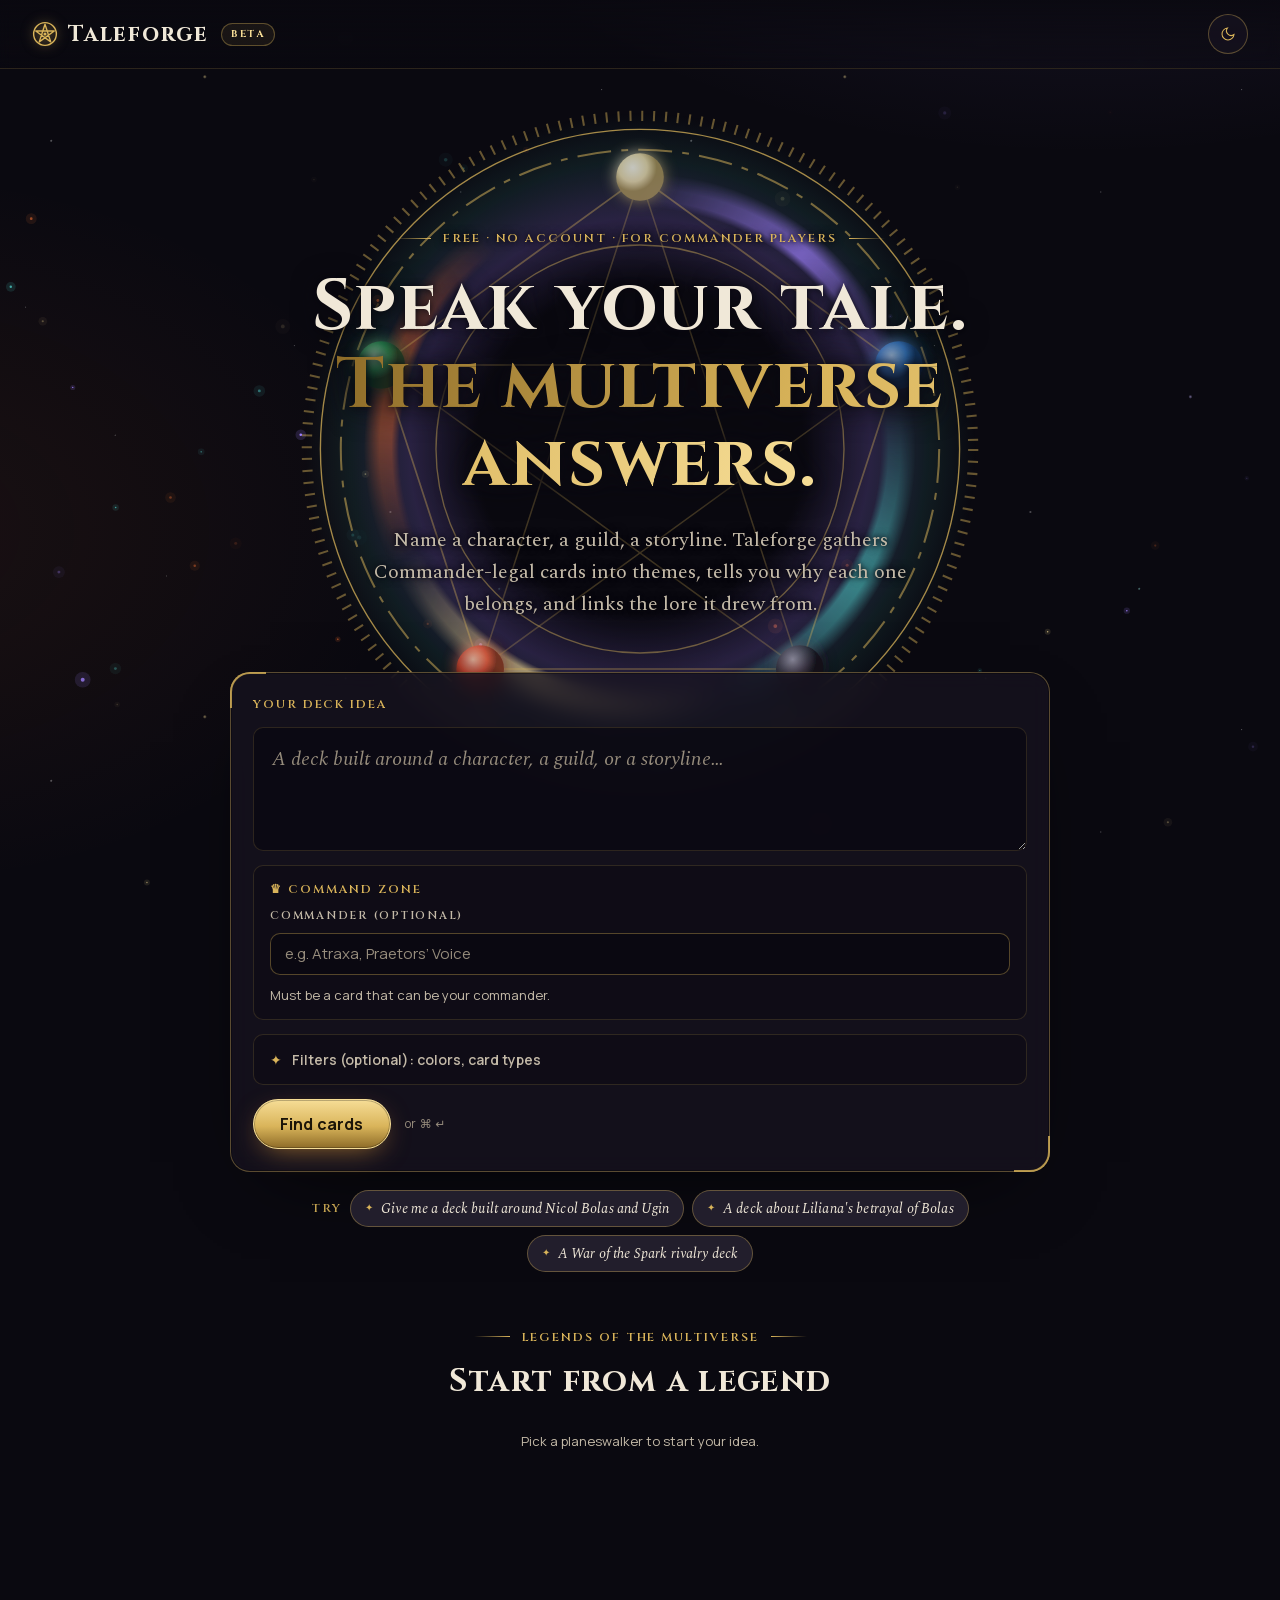
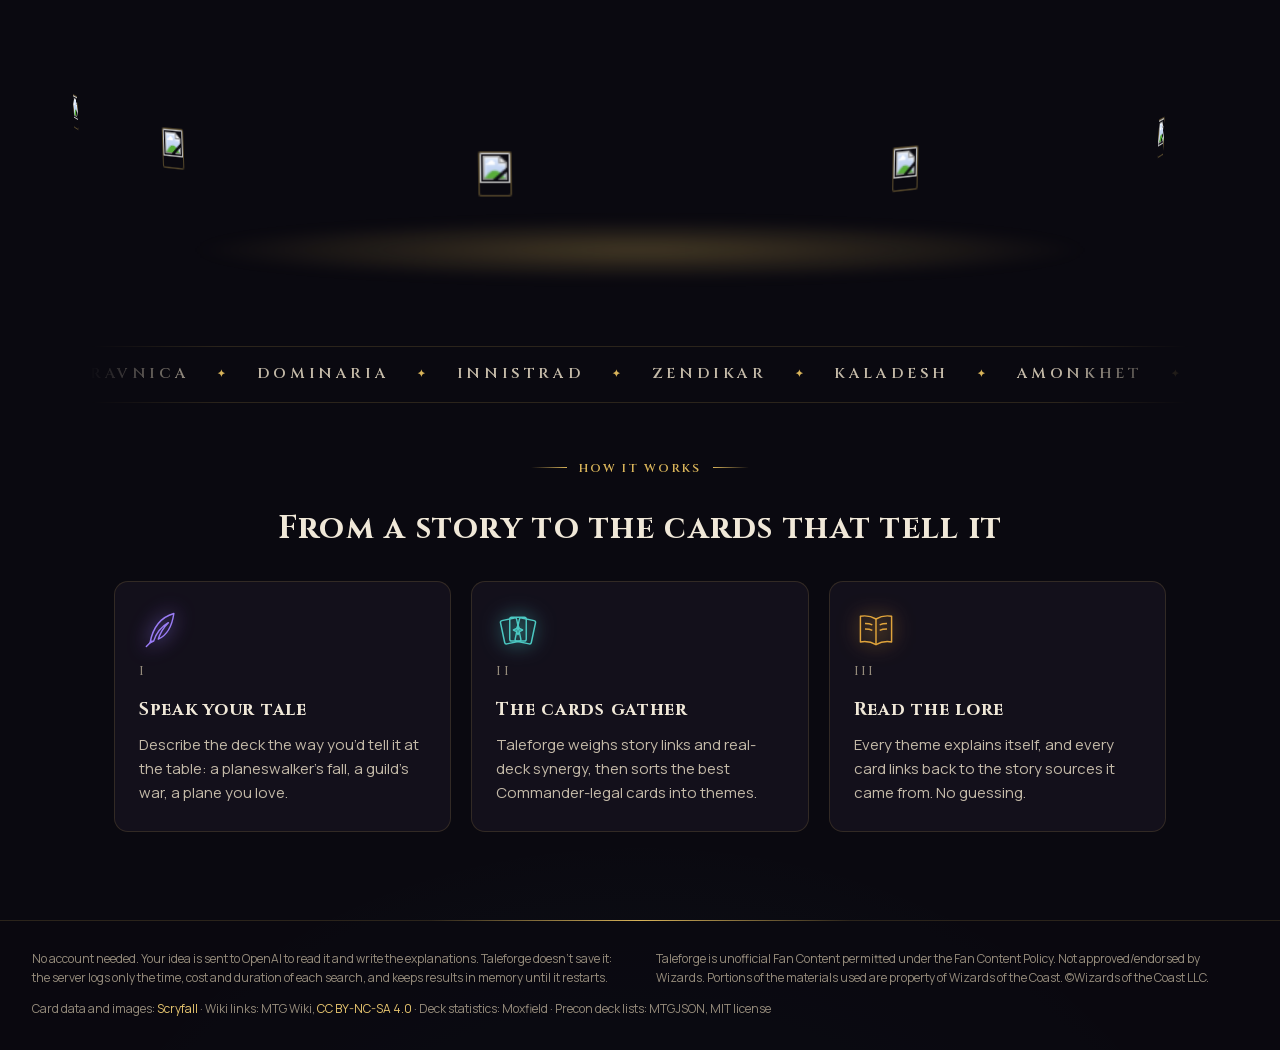
==== commit 7add2663: "Home: legends wheel and flanking character cards A 3D wheel of twelve planeswalker cards (Bolas, Lil" ====
--- a/index.html
+++ b/index.html
@@ -30,6 +30,9 @@
 
 <main class="home">
   <div class="hero">
+    <!-- Two legends flank the portal on wide screens: whole card images from Scryfall, artist line visible. -->
+    <img class="flank flank-left" src="https://cards.scryfall.io/normal/front/c/5/c5408607-af8f-48fe-bc40-32828d1976de.jpg?1783913282" alt="" width="488" height="680" style="--rot:-8deg" title="Nicol Bolas, Dragon-God · art by Raymond Swanland">
+    <img class="flank flank-right" src="https://cards.scryfall.io/normal/front/9/c/9c017fa9-7021-417a-9c2e-3df409644fcf.jpg?1783930748" alt="" width="488" height="680" style="--rot:8deg" title="Ugin, the Spirit Dragon · art by Raymond Swanland">
     <div class="stage">
       <!-- The planar portal: original SVG/CSS art. The five orbs sit where the colors sit on the color pie. -->
       <div class="portal" aria-hidden="true">
@@ -89,6 +92,54 @@
     </div>
   </div>
 
+  <section class="legends" aria-labelledby="legends-title">
+    <span class="label kicker">Legends of the multiverse</span>
+    <h2 id="legends-title">Start from a legend</h2>
+    <p class="note">Pick a planeswalker to start your idea.</p>
+    <div class="carousel">
+      <div class="ring-tilt">
+        <div class="ring" style="--n:12">
+          <button type="button" class="legend" style="--i:0" data-idea="A deck built around Nicol Bolas, the Elder Dragon" aria-label="Start with: A deck built around Nicol Bolas, the Elder Dragon">
+            <img src="https://cards.scryfall.io/normal/front/c/5/c5408607-af8f-48fe-bc40-32828d1976de.jpg?1783913282" alt="" width="488" height="680" loading="lazy" title="Nicol Bolas, Dragon-God · art by Raymond Swanland">
+          </button>
+          <button type="button" class="legend" style="--i:1" data-idea="A deck about Liliana&#x27;s pact with the demons" aria-label="Start with: A deck about Liliana&#x27;s pact with the demons">
+            <img src="https://cards.scryfall.io/normal/front/c/b/cb28d217-795e-4320-a032-cd713f7ecc8a.jpg?1783909073" alt="" width="488" height="680" loading="lazy" title="Liliana, Dreadhorde General · art by Chris Rallis">
+          </button>
+          <button type="button" class="legend" style="--i:2" data-idea="A Jace Beleren mind-games deck" aria-label="Start with: A Jace Beleren mind-games deck">
+            <img src="https://cards.scryfall.io/normal/front/c/8/c8817585-0d32-4d56-9142-0d29512e86a9.jpg?1783930196" alt="" width="488" height="680" loading="lazy" title="Jace, the Mind Sculptor · art by Jason Chan">
+          </button>
+          <button type="button" class="legend" style="--i:3" data-idea="A Chandra Nalaar fire-and-fury deck" aria-label="Start with: A Chandra Nalaar fire-and-fury deck">
+            <img src="https://cards.scryfall.io/normal/front/4/0/40cb22c8-cb03-45c9-bb0e-b8cabdcc43cd.jpg?1788329325" alt="" width="488" height="680" loading="lazy" title="Chandra, Torch of Defiance · art by Kieran Yanner">
+          </button>
+          <button type="button" class="legend" style="--i:4" data-idea="A deck about Gideon&#x27;s sacrifice" aria-label="Start with: A deck about Gideon&#x27;s sacrifice">
+            <img src="https://cards.scryfall.io/normal/front/4/1/41326ca6-f815-4af7-b022-67db127bc125.jpg?1783913347" alt="" width="488" height="680" loading="lazy" title="Gideon Blackblade · art by Viktor Titov">
+          </button>
+          <button type="button" class="legend" style="--i:5" data-idea="A deck about Ugin and the Eldrazi" aria-label="Start with: A deck about Ugin and the Eldrazi">
+            <img src="https://cards.scryfall.io/normal/front/9/c/9c017fa9-7021-417a-9c2e-3df409644fcf.jpg?1783930748" alt="" width="488" height="680" loading="lazy" title="Ugin, the Spirit Dragon · art by Raymond Swanland">
+          </button>
+          <button type="button" class="legend" style="--i:6" data-idea="A Teferi time-bending deck" aria-label="Start with: A Teferi time-bending deck">
+            <img src="https://cards.scryfall.io/normal/front/5/d/5d10b752-d9cb-419d-a5c4-d4ee1acb655e.jpg?1783934963" alt="" width="488" height="680" loading="lazy" title="Teferi, Hero of Dominaria · art by Chris Rallis">
+          </button>
+          <button type="button" class="legend" style="--i:7" data-idea="A Sorin Markov vampire deck" aria-label="Start with: A Sorin Markov vampire deck">
+            <img src="https://cards.scryfall.io/normal/front/3/5/354fe9bd-4ec8-409c-8ce5-b29393f3d169.jpg?1783933388" alt="" width="488" height="680" loading="lazy" title="Sorin, Vengeful Bloodlord · art by Tommy Arnold">
+          </button>
+          <button type="button" class="legend" style="--i:8" data-idea="A Nissa Revane deck about Zendikar&#x27;s fury" aria-label="Start with: A Nissa Revane deck about Zendikar&#x27;s fury">
+            <img src="https://cards.scryfall.io/normal/front/f/8/f857bbe4-5619-4733-a0c7-69700f2ef4f3.jpg?1783933410" alt="" width="488" height="680" loading="lazy" title="Nissa, Who Shakes the World · art by Chris Rallis">
+          </button>
+          <button type="button" class="legend" style="--i:9" data-idea="An Ajani Goldmane deck about his fall to Phyrexia" aria-label="Start with: An Ajani Goldmane deck about his fall to Phyrexia">
+            <img src="https://cards.scryfall.io/normal/front/4/a/4a30bcfa-6f95-450f-aea7-885983d7c6a5.jpg?1783939407" alt="" width="488" height="680" loading="lazy" title="Ajani, Mentor of Heroes · art by Aaron Miller">
+          </button>
+          <button type="button" class="legend" style="--i:10" data-idea="A Karn, the silver golem deck" aria-label="Start with: A Karn, the silver golem deck">
+            <img src="https://cards.scryfall.io/normal/front/4/b/4b0c6662-4dde-40a2-97e0-0318478c0367.jpg?1783930222" alt="" width="488" height="680" loading="lazy" title="Karn Liberated · art by Jason Chan">
+          </button>
+          <button type="button" class="legend" style="--i:11" data-idea="An Elspeth Tirel deck about her fight for Theros" aria-label="Start with: An Elspeth Tirel deck about her fight for Theros">
+            <img src="https://cards.scryfall.io/normal/front/a/9/a91d9163-c1f2-4eae-acab-5dabbc71d7d4.jpg?1789613307" alt="" width="488" height="680" loading="lazy" title="Elspeth, Sun&#x27;s Champion · art by Eric Deschamps">
+          </button>
+        </div>
+      </div>
+    </div>
+  </section>
+
   <div class="planes" aria-hidden="true">
     <div class="planes-track">
       <span>Ravnica</span><span>Dominaria</span><span>Innistrad</span><span>Zendikar</span><span>Kaladesh</span><span>Amonkhet</span><span>Theros</span><span>Ixalan</span><span>Eldraine</span><span>Kamigawa</span><span>Tarkir</span><span>Alara</span><span>Mirrodin</span><span>Lorwyn</span><span>Strixhaven</span><span>Kaldheim</span>
@@ -149,6 +200,12 @@
   q.addEventListener('keydown', (e) => {
     if ((e.metaKey || e.ctrlKey) && e.key === 'Enter') { e.preventDefault(); form.requestSubmit(); }
   });
+  // A legend fills in its idea and brings the search box back into view.
+  document.querySelectorAll('[data-idea]').forEach((b) => b.addEventListener('click', () => {
+    q.value = b.dataset.idea; hint.hidden = true;
+    form.scrollIntoView({ behavior: 'smooth', block: 'center' });
+    q.focus({ preventScroll: true });
+  }));
   document.querySelectorAll('[data-example]').forEach((b) => b.addEventListener('click', () => {
     q.value = b.textContent; hint.hidden = true; q.focus();
   }));
--- a/app.css
+++ b/app.css
@@ -277,6 +277,59 @@
 .examples .btn { font-family: var(--font-lore); font-style: italic; font-weight: 400; font-size: 14px; }
 .examples .btn::before { content: "✦"; color: var(--gold); font-style: normal; font-size: 10px; }
 
+/* Legends flanking the portal (wide screens only). Whole cards, never cropped. */
+.flank {
+  position: absolute; top: 150px; width: 200px; height: auto; border-radius: 4.75% / 3.5%; display: none;
+  box-shadow: 0 0 0 1px var(--border-strong), 0 30px 60px -20px rgba(0, 0, 0, .9), 0 0 50px -10px var(--aura);
+  transform: rotate(var(--rot)); animation: tf-float 7s ease-in-out infinite;
+}
+.flank-left { left: -250px; --aura: rgba(154, 124, 245, .7); }
+.flank-right { right: -250px; --aura: rgba(76, 201, 195, .6); animation-delay: -3.5s; }
+@keyframes tf-float { 0%, 100% { transform: translateY(0) rotate(var(--rot)); } 50% { transform: translateY(-18px) rotate(calc(var(--rot) * .6)); } }
+@media (min-width: 1380px) { .flank { display: block; } }
+
+/* Legends wheel: a 3D ring of character cards. Hover or focus stops it. */
+.legends { max-width: 1100px; margin: 56px auto 0; padding: 0 24px; display: flex; flex-direction: column; align-items: center; gap: 12px; text-align: center; }
+.legends h2 { margin: 0; font-family: var(--font-display); font-weight: 700; font-size: clamp(24px, 3vw, 32px); letter-spacing: .04em; }
+.carousel {
+  --w: 210px; --r: 520px;
+  position: relative; width: 100vw; height: calc(var(--w) * 1.4 + 120px); margin-top: 8px;
+  display: flex; align-items: center; justify-content: center; perspective: 1500px; overflow: hidden;
+}
+.carousel::after {
+  content: ""; position: absolute; left: 50%; bottom: 18px; width: min(900px, 90vw); height: 60px; transform: translateX(-50%);
+  border-radius: 50%; background: radial-gradient(closest-side, rgba(217, 180, 90, .28), transparent); filter: blur(6px);
+}
+.ring-tilt { transform-style: preserve-3d; transform: rotateX(-6deg); }
+.ring {
+  position: relative; width: var(--w); aspect-ratio: 488 / 680; transform-style: preserve-3d;
+  animation: tf-orbit 60s linear infinite;
+}
+.carousel:hover .ring, .ring:focus-within { animation-play-state: paused; }
+@keyframes tf-orbit { from { transform: translateZ(calc(var(--r) * -1)) rotateY(0); } to { transform: translateZ(calc(var(--r) * -1)) rotateY(-360deg); } }
+.legend {
+  position: absolute; inset: 0; padding: 0; border: 0; background: none; cursor: pointer; border-radius: 4.75% / 3.5%;
+  backface-visibility: hidden; -webkit-backface-visibility: hidden;
+  transform: rotateY(calc(var(--i) * 360deg / var(--n))) translateZ(var(--r));
+  transition: transform .4s var(--ease), filter .4s;
+}
+.legend img {
+  display: block; width: 100%; height: auto; border-radius: inherit;
+  box-shadow: 0 0 0 1px var(--border-strong), 0 20px 40px -16px rgba(0, 0, 0, .9);
+  transition: box-shadow .4s;
+}
+.legend:hover, .legend:focus-visible { transform: rotateY(calc(var(--i) * 360deg / var(--n))) translateZ(calc(var(--r) + 50px)) translateY(-8px); outline: none; }
+.legend:hover img, .legend:focus-visible img { box-shadow: 0 0 0 2px var(--gold), 0 0 40px 0 rgba(217, 180, 90, .7), 0 20px 40px -16px rgba(0, 0, 0, .9); }
+@media (max-width: 720px) { .carousel { --w: 130px; --r: 320px; } }
+/* Without motion the wheel becomes a flat row you can scroll. */
+@media (prefers-reduced-motion: reduce) {
+  .carousel { height: auto; perspective: none; overflow-x: auto; justify-content: flex-start; padding: 16px; }
+  .carousel::after { display: none; }
+  .ring-tilt, .ring { transform: none; transform-style: flat; }
+  .ring { display: flex; gap: 16px; width: auto; aspect-ratio: auto; }
+  .legend, .legend:hover, .legend:focus-visible { position: static; flex: 0 0 var(--w); transform: none; }
+}
+
 /* Planes marquee. */
 .planes {
   position: relative; overflow: hidden; margin: 48px auto 0; max-width: 1100px; padding: 16px 0;
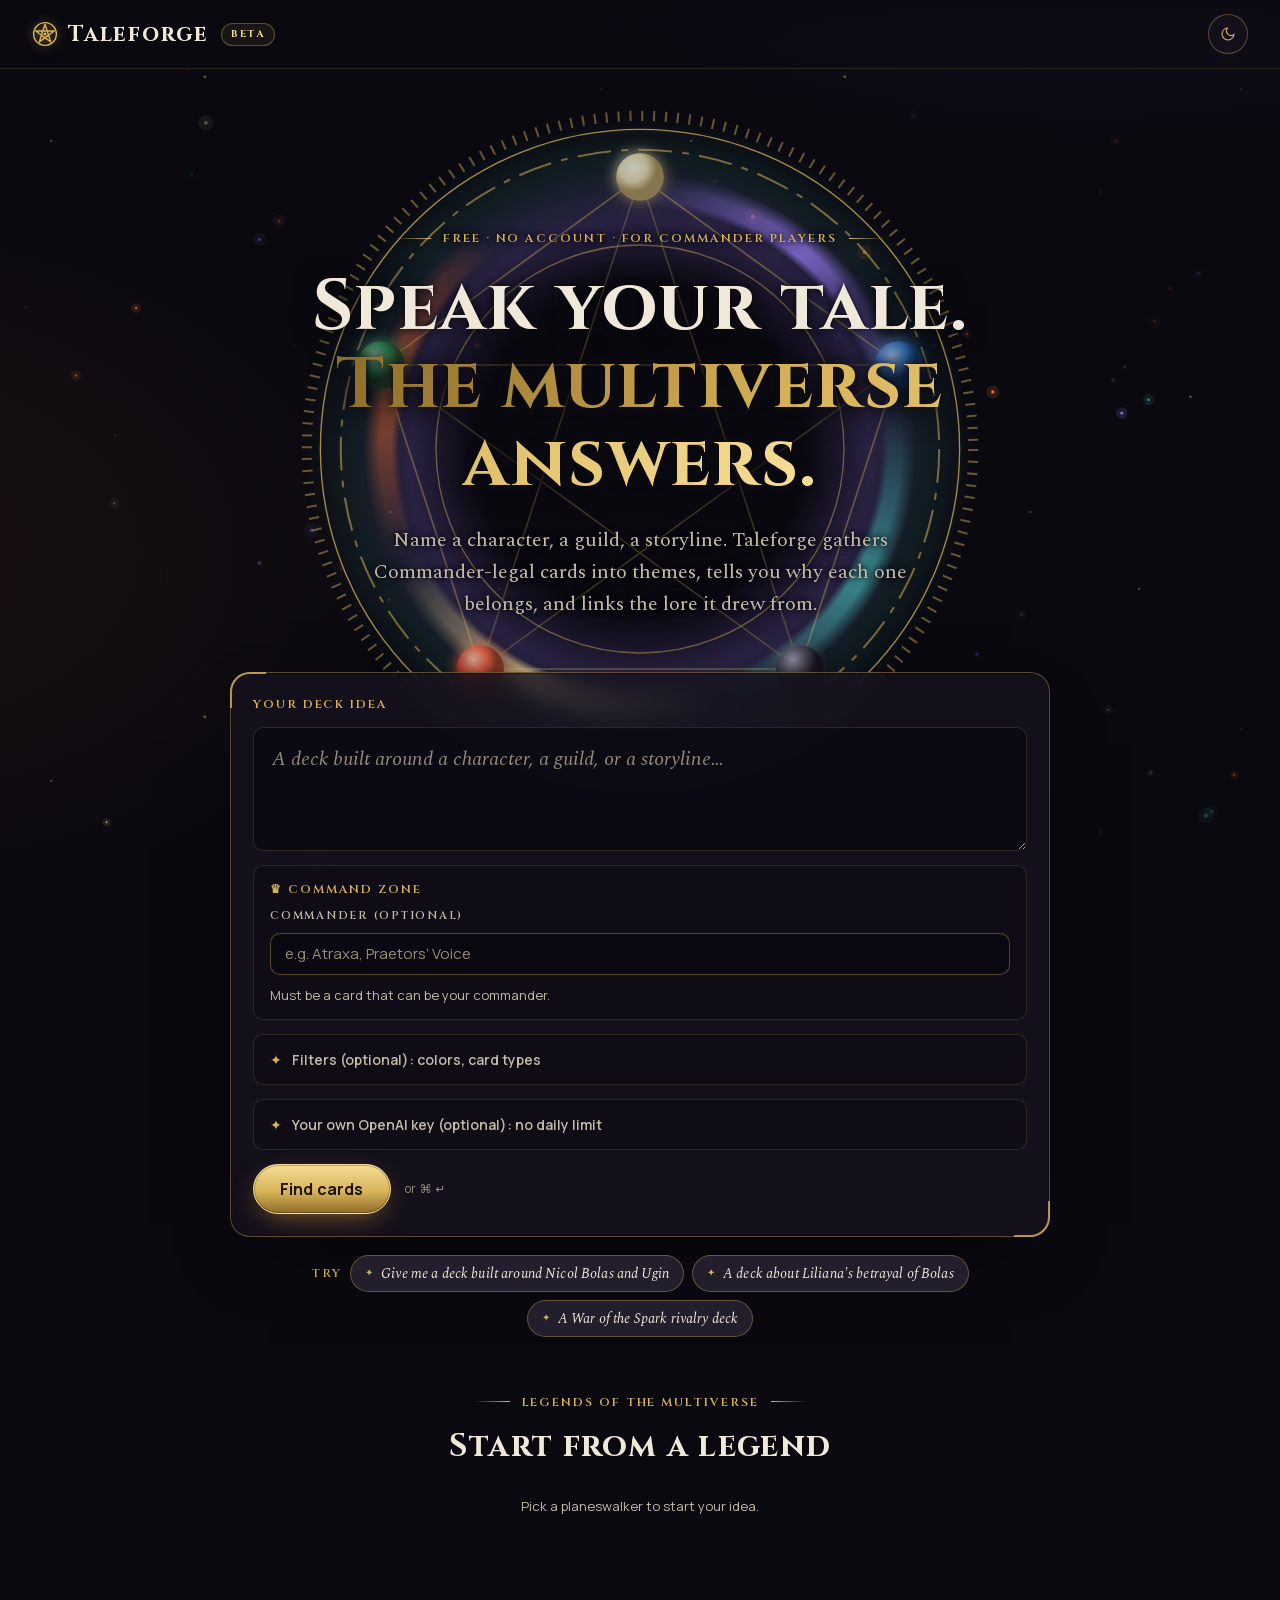
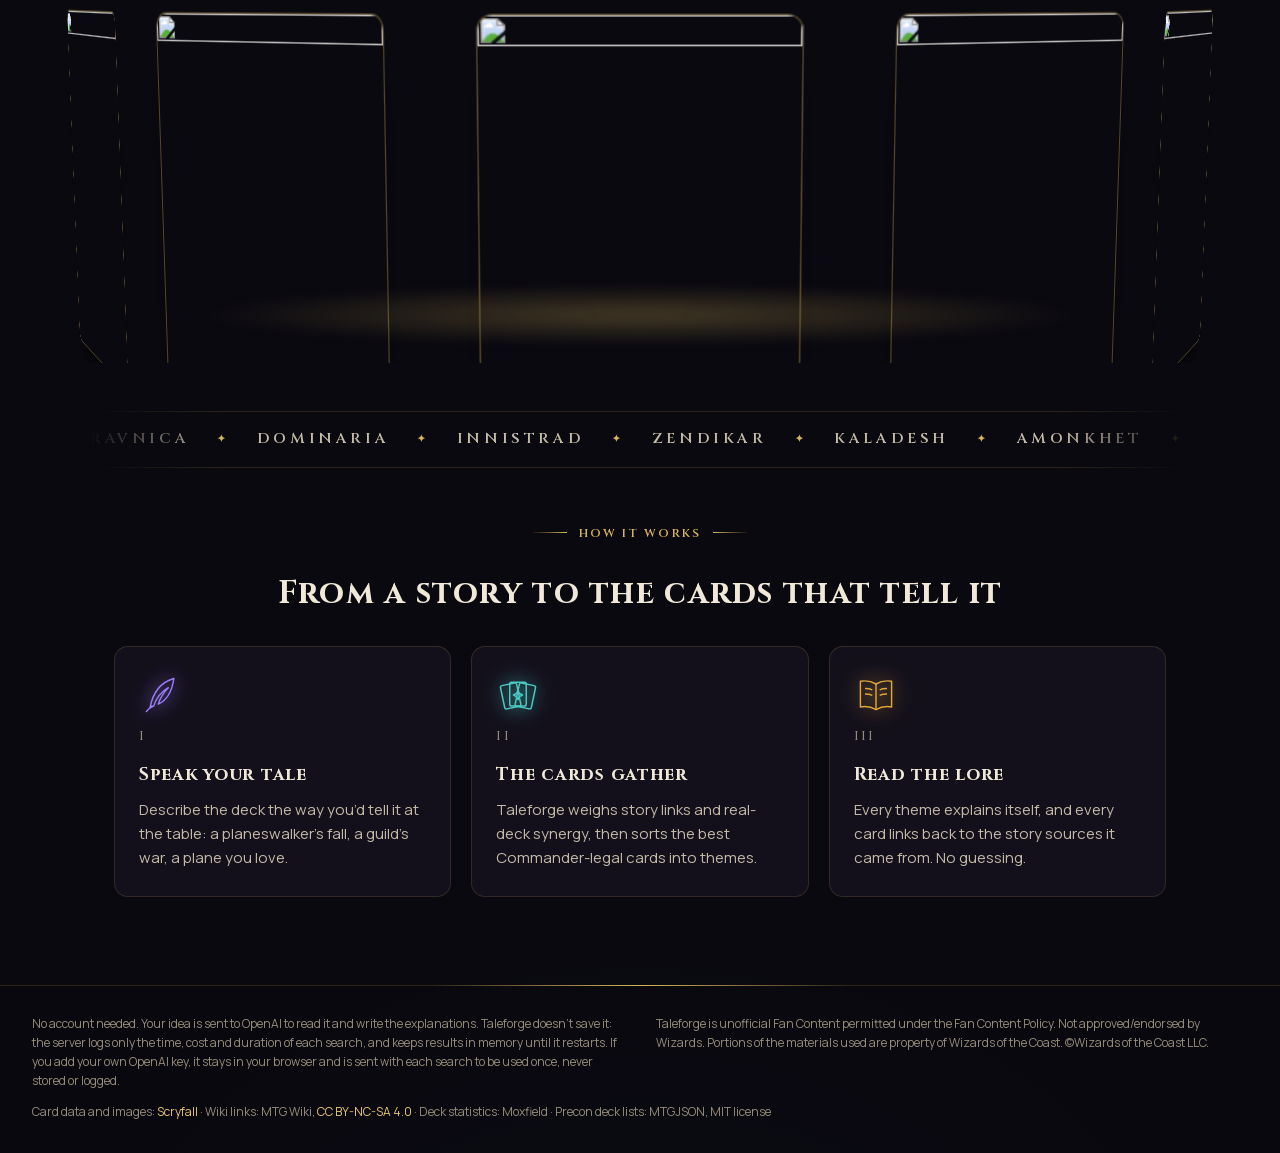
==== commit 46cc1b31: "Product README; per-visitor limit docs; optional own OpenAI key (key.js, UI, mock, API.md) Co-Author" ====
--- a/index.html
+++ b/index.html
@@ -79,6 +79,10 @@
         <summary>Filters (optional): colors, card types</summary>
         <div class="filter-controls" id="filter-controls"></div>
       </details>
+      <details class="filters-box" id="key-box">
+        <summary>Your own OpenAI key (optional): no daily limit</summary>
+        <div class="key-controls" id="key-controls"></div>
+      </details>
       <div class="row">
         <button type="submit" class="btn btn-primary btn-lg">Find cards</button>
         <span class="kbd" aria-hidden="true">or ⌘ ↵</span>
@@ -176,6 +180,7 @@
 <footer class="site-footer"></footer>
 <script src="footer.js"></script>
 <script src="filters.js"></script>
+<script src="key.js"></script>
 <script src="fx.js"></script>
 
 <script>
@@ -188,6 +193,8 @@
   const initial = TaleforgeFilters.fromParams(start);
   const controls = TaleforgeFilters.mount(document.getElementById('filter-controls'), initial);
   const commander = TaleforgeFilters.mountCommander(document.getElementById('command-zone'), initial.commander);
+  TaleforgeKey.mount(document.getElementById('key-controls'));
+  if (TaleforgeKey.get()) document.getElementById('key-box').open = true;
   if (TaleforgeFilters.chips({ ...initial, commander: '' }).length) document.getElementById('filters-box').open = true;
   form.addEventListener('submit', (e) => {
     e.preventDefault();
--- a/app.css
+++ b/app.css
@@ -527,8 +527,8 @@
   width: 16px; height: 16px; transform: rotate(45deg); border-radius: 3px;
   background: linear-gradient(135deg, var(--gold-hi), var(--gold-deep)); border: 1px solid var(--on-gold); box-shadow: 0 0 10px rgba(217, 180, 90, .8);
 }
-.legend { display: grid; grid-template-columns: auto 1fr; gap: 10px 12px; align-items: center; }
-.legend-wide { grid-column: 1 / -1; }
+.tag-key { display: grid; grid-template-columns: auto 1fr; gap: 10px 12px; align-items: center; }
+.tag-key-wide { grid-column: 1 / -1; }
 .skeleton { pointer-events: none; animation: none; }
 .skeleton .art { position: relative; overflow: hidden; }
 .skeleton .art::before {
@@ -633,3 +633,10 @@
 @media (prefers-reduced-motion: reduce) {
   *, *::before, *::after { animation: none !important; transition-duration: .01ms !important; scroll-behavior: auto !important; }
 }
+
+/* own OpenAI key */
+.key-controls { display: flex; flex-direction: column; gap: 10px; margin-top: 12px; text-align: left; }
+.key-controls .note { font-size: 13px; color: var(--text-2); margin: 0; }
+.key-controls .row { display: flex; flex-wrap: wrap; gap: 8px; align-items: center; }
+.key-input { flex: 1 1 220px; min-width: 0; padding: 10px 12px; border-radius: var(--radius-sm); border: 1px solid var(--border, currentColor); background: transparent; color: var(--text); font: inherit; }
+.key-input:focus-visible { outline: none; box-shadow: var(--glow-focus); }
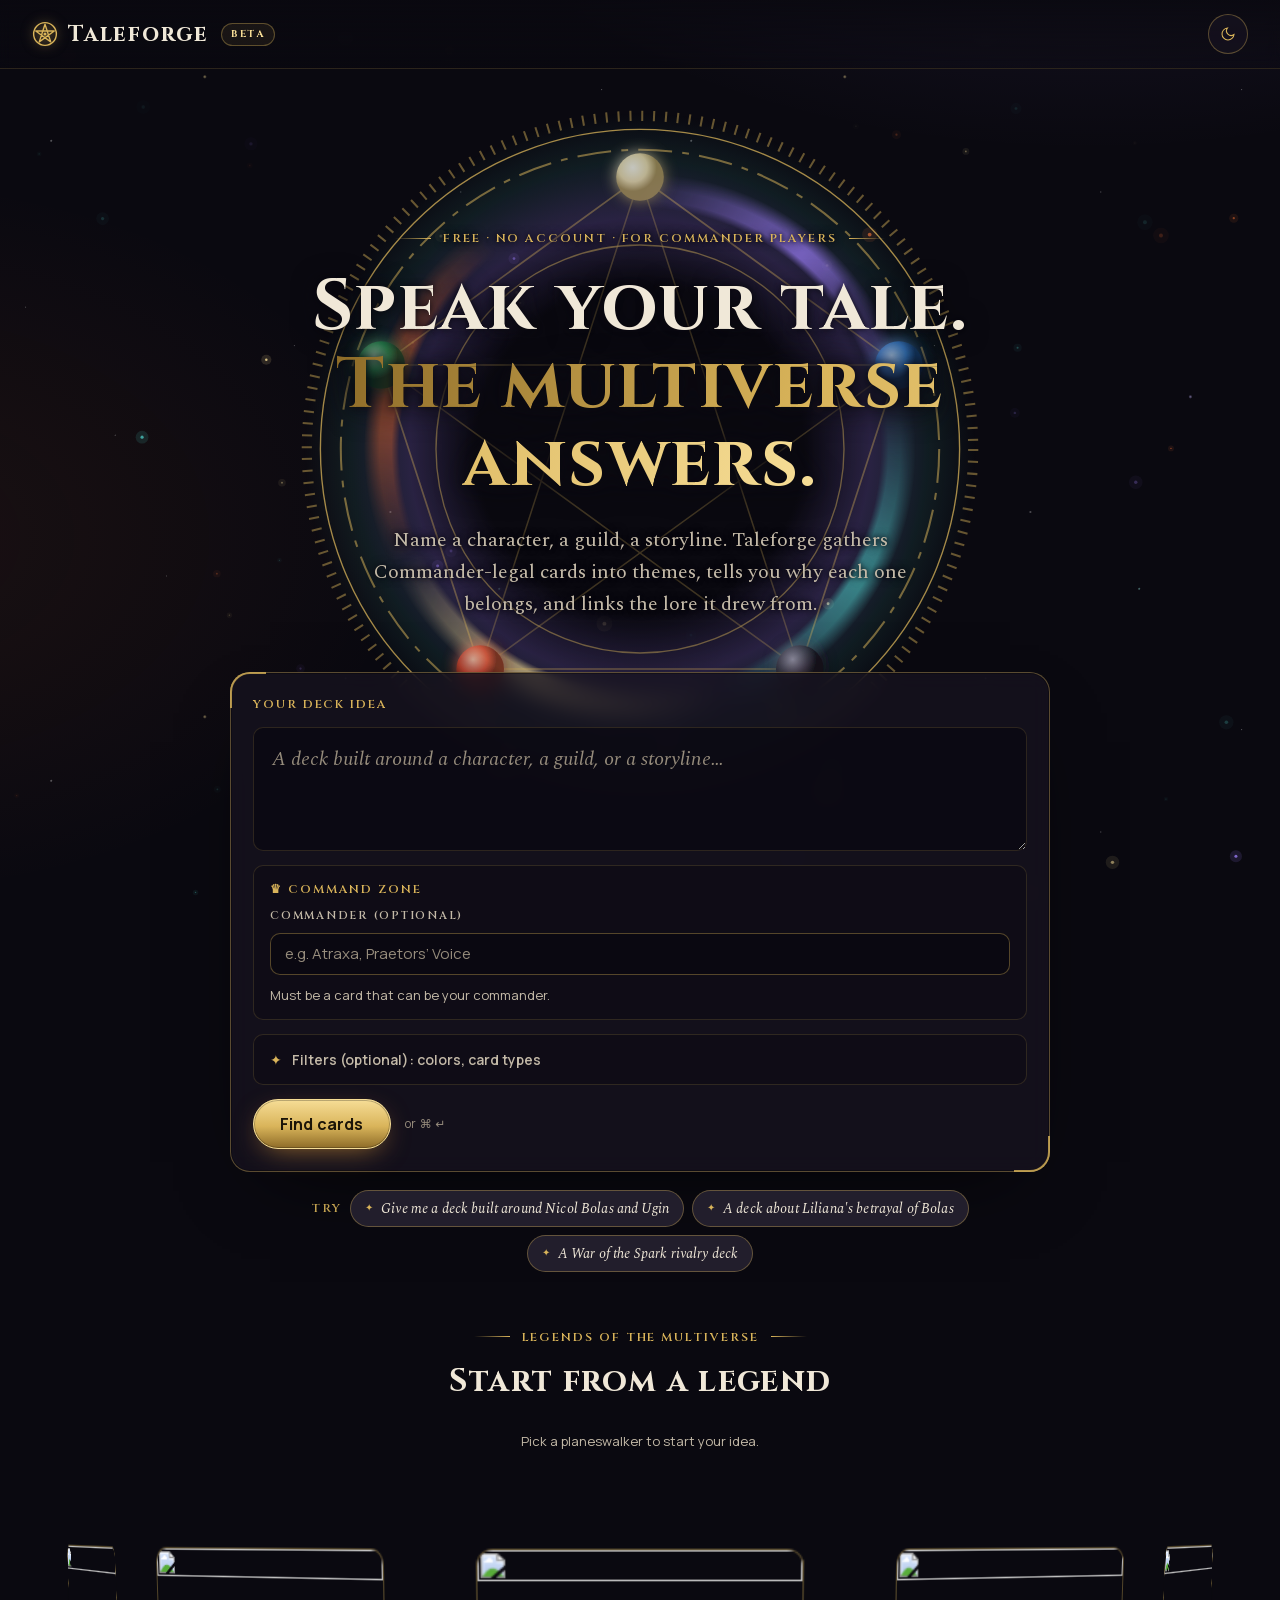
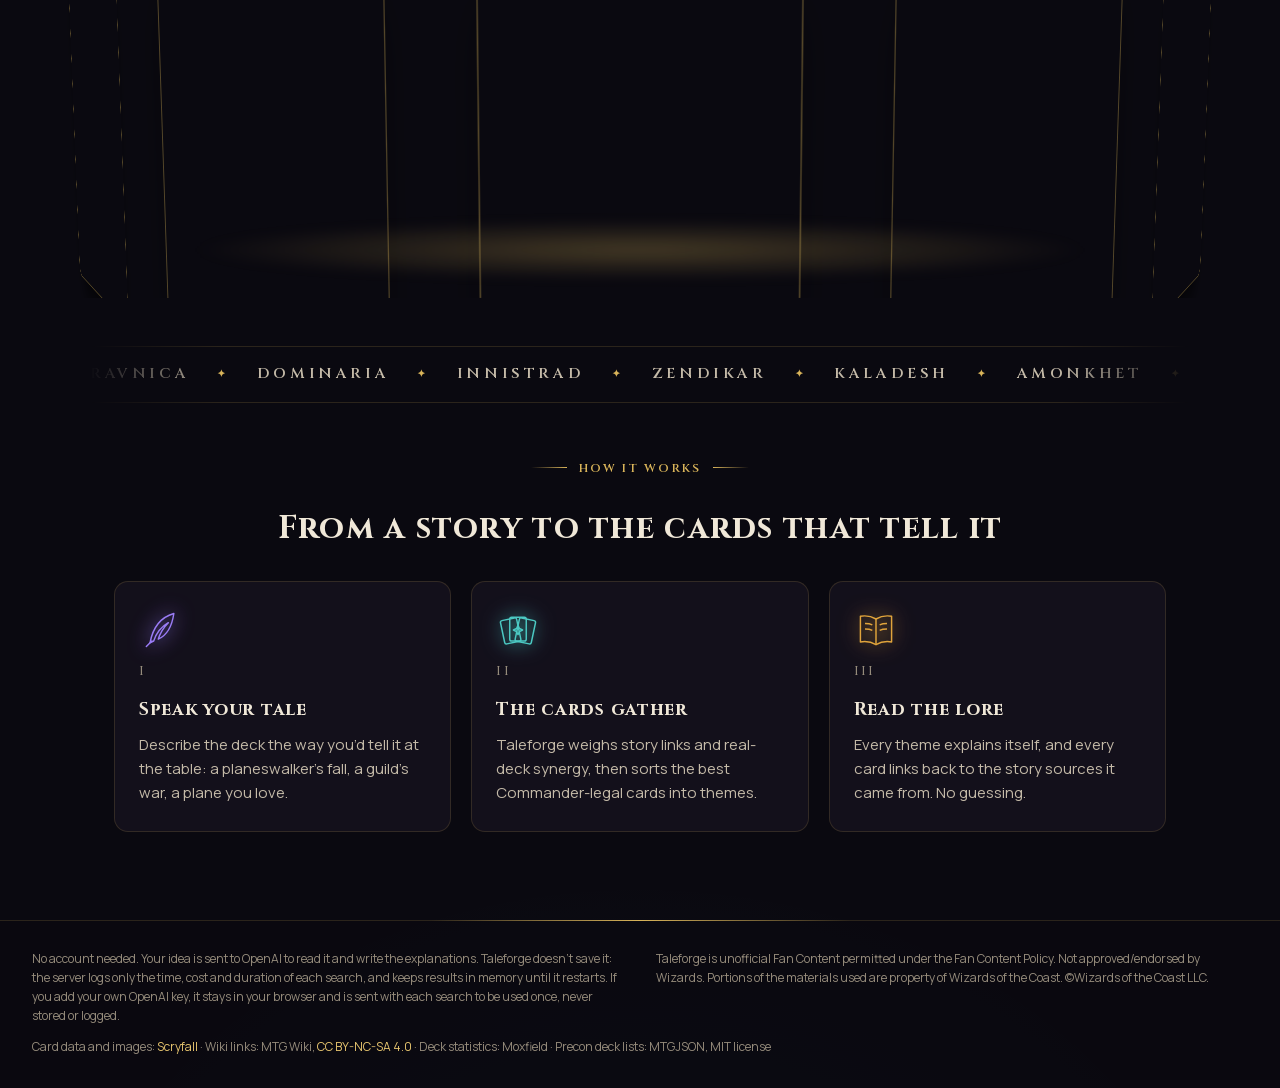
==== commit 74a8f386: "Static demo for GitHub Pages: replay recorded real searches GitHub Pages has no search server, so on" ====
--- a/index.html
+++ b/index.html
@@ -79,15 +79,12 @@
         <summary>Filters (optional): colors, card types</summary>
         <div class="filter-controls" id="filter-controls"></div>
       </details>
-      <details class="filters-box" id="key-box">
-        <summary>Your own OpenAI key (optional): no daily limit</summary>
-        <div class="key-controls" id="key-controls"></div>
-      </details>
       <div class="row">
         <button type="submit" class="btn btn-primary btn-lg">Find cards</button>
         <span class="kbd" aria-hidden="true">or ⌘ ↵</span>
       </div>
     </form>
+    <p class="preview-note" id="demo-note" hidden><strong>Demo. </strong>Live search is off here. Pick an example or a legend: each was searched ahead of time with the real engine.</p>
     <div class="examples">
       <span class="label">Try</span>
       <button type="button" class="btn btn-secondary btn-sm" data-example>Give me a deck built around Nicol Bolas and Ugin</button>
@@ -180,10 +177,14 @@
 <footer class="site-footer"></footer>
 <script src="footer.js"></script>
 <script src="filters.js"></script>
-<script src="key.js"></script>
 <script src="fx.js"></script>
+<script src="demo.js"></script>
 
 <script>
+  if (TaleforgeDemo) {
+    TaleforgeDemo.hide('command-zone', 'filters-box');
+    document.getElementById('demo-note').hidden = false;
+  }
   const form = document.querySelector('.search');
   const q = document.getElementById('q');
   const hint = document.getElementById('hint');
@@ -193,8 +194,6 @@
   const initial = TaleforgeFilters.fromParams(start);
   const controls = TaleforgeFilters.mount(document.getElementById('filter-controls'), initial);
   const commander = TaleforgeFilters.mountCommander(document.getElementById('command-zone'), initial.commander);
-  TaleforgeKey.mount(document.getElementById('key-controls'));
-  if (TaleforgeKey.get()) document.getElementById('key-box').open = true;
   if (TaleforgeFilters.chips({ ...initial, commander: '' }).length) document.getElementById('filters-box').open = true;
   form.addEventListener('submit', (e) => {
     e.preventDefault();
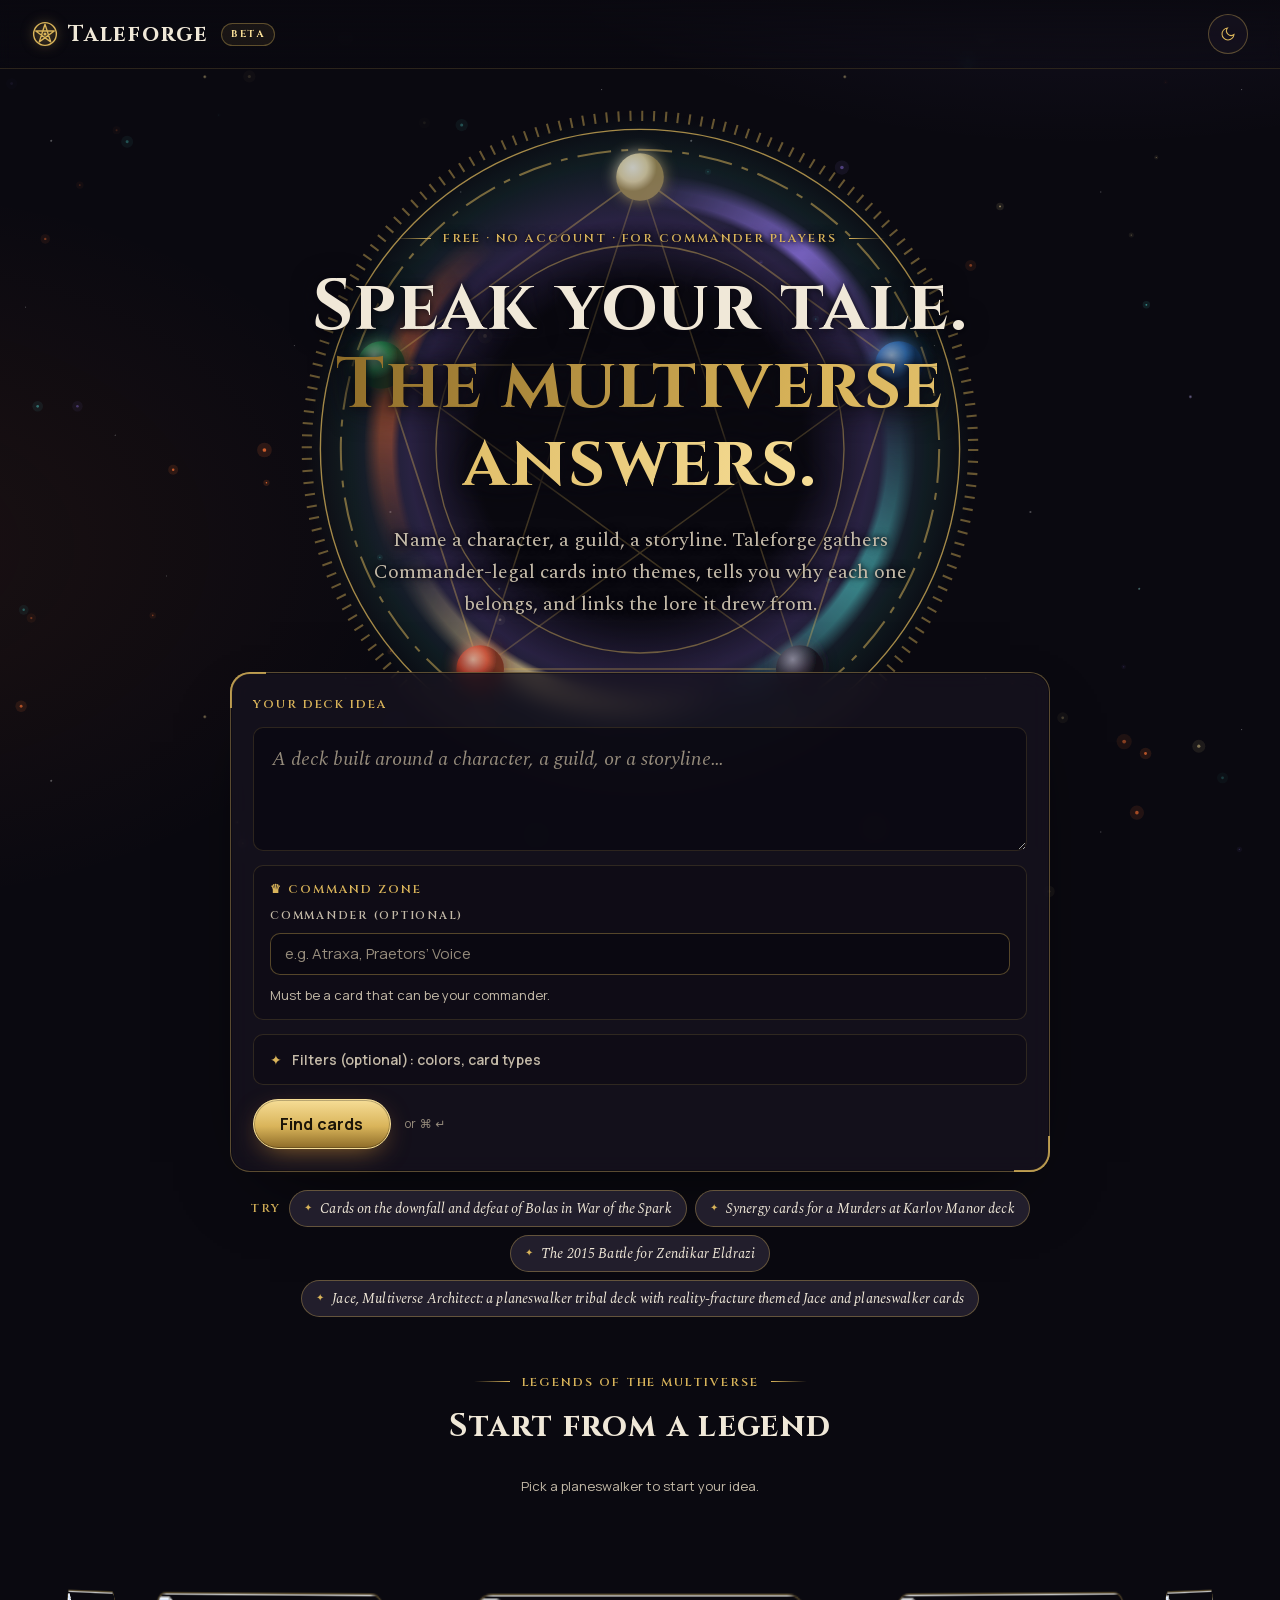
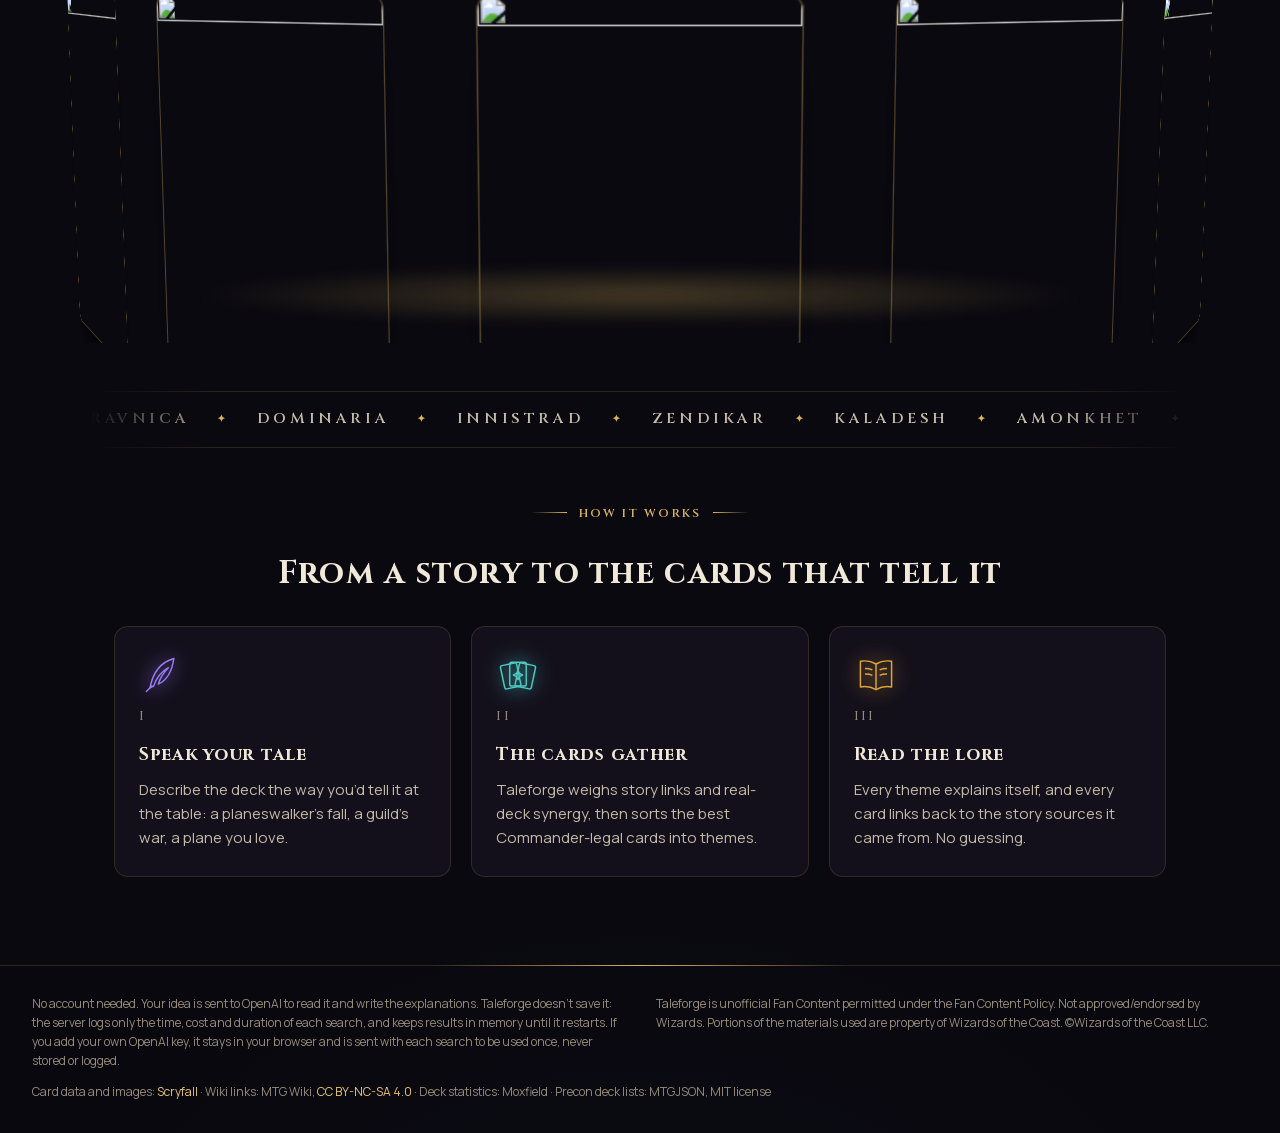
==== commit 8a7bb81f: "Demo: four new recorded searches, legends hidden in demo mode The demo now replays four searches rec" ====
--- a/index.html
+++ b/index.html
@@ -84,16 +84,17 @@
         <span class="kbd" aria-hidden="true">or ⌘ ↵</span>
       </div>
     </form>
-    <p class="preview-note" id="demo-note" hidden><strong>Demo. </strong>Live search is off here. Pick an example or a legend: each was searched ahead of time with the real engine.</p>
+    <p class="preview-note" id="demo-note" hidden><strong>Demo. </strong>Live search is off here. Pick an example: each was searched ahead of time with the real engine.</p>
     <div class="examples">
       <span class="label">Try</span>
-      <button type="button" class="btn btn-secondary btn-sm" data-example>Give me a deck built around Nicol Bolas and Ugin</button>
-      <button type="button" class="btn btn-secondary btn-sm" data-example>A deck about Liliana's betrayal of Bolas</button>
-      <button type="button" class="btn btn-secondary btn-sm" data-example>A War of the Spark rivalry deck</button>
-    </div>
-  </div>
-
-  <section class="legends" aria-labelledby="legends-title">
+      <button type="button" class="btn btn-secondary btn-sm" data-example>Cards on the downfall and defeat of Bolas in War of the Spark</button>
+      <button type="button" class="btn btn-secondary btn-sm" data-example>Synergy cards for a Murders at Karlov Manor deck</button>
+      <button type="button" class="btn btn-secondary btn-sm" data-example>The 2015 Battle for Zendikar Eldrazi</button>
+      <button type="button" class="btn btn-secondary btn-sm" data-example>Jace, Multiverse Architect: a planeswalker tribal deck with reality-fracture themed Jace and planeswalker cards</button>
+    </div>
+  </div>
+
+  <section class="legends" id="legends" aria-labelledby="legends-title">
     <span class="label kicker">Legends of the multiverse</span>
     <h2 id="legends-title">Start from a legend</h2>
     <p class="note">Pick a planeswalker to start your idea.</p>
@@ -182,7 +183,7 @@
 
 <script>
   if (TaleforgeDemo) {
-    TaleforgeDemo.hide('command-zone', 'filters-box');
+    TaleforgeDemo.hide('command-zone', 'filters-box', 'legends');
     document.getElementById('demo-note').hidden = false;
   }
   const form = document.querySelector('.search');
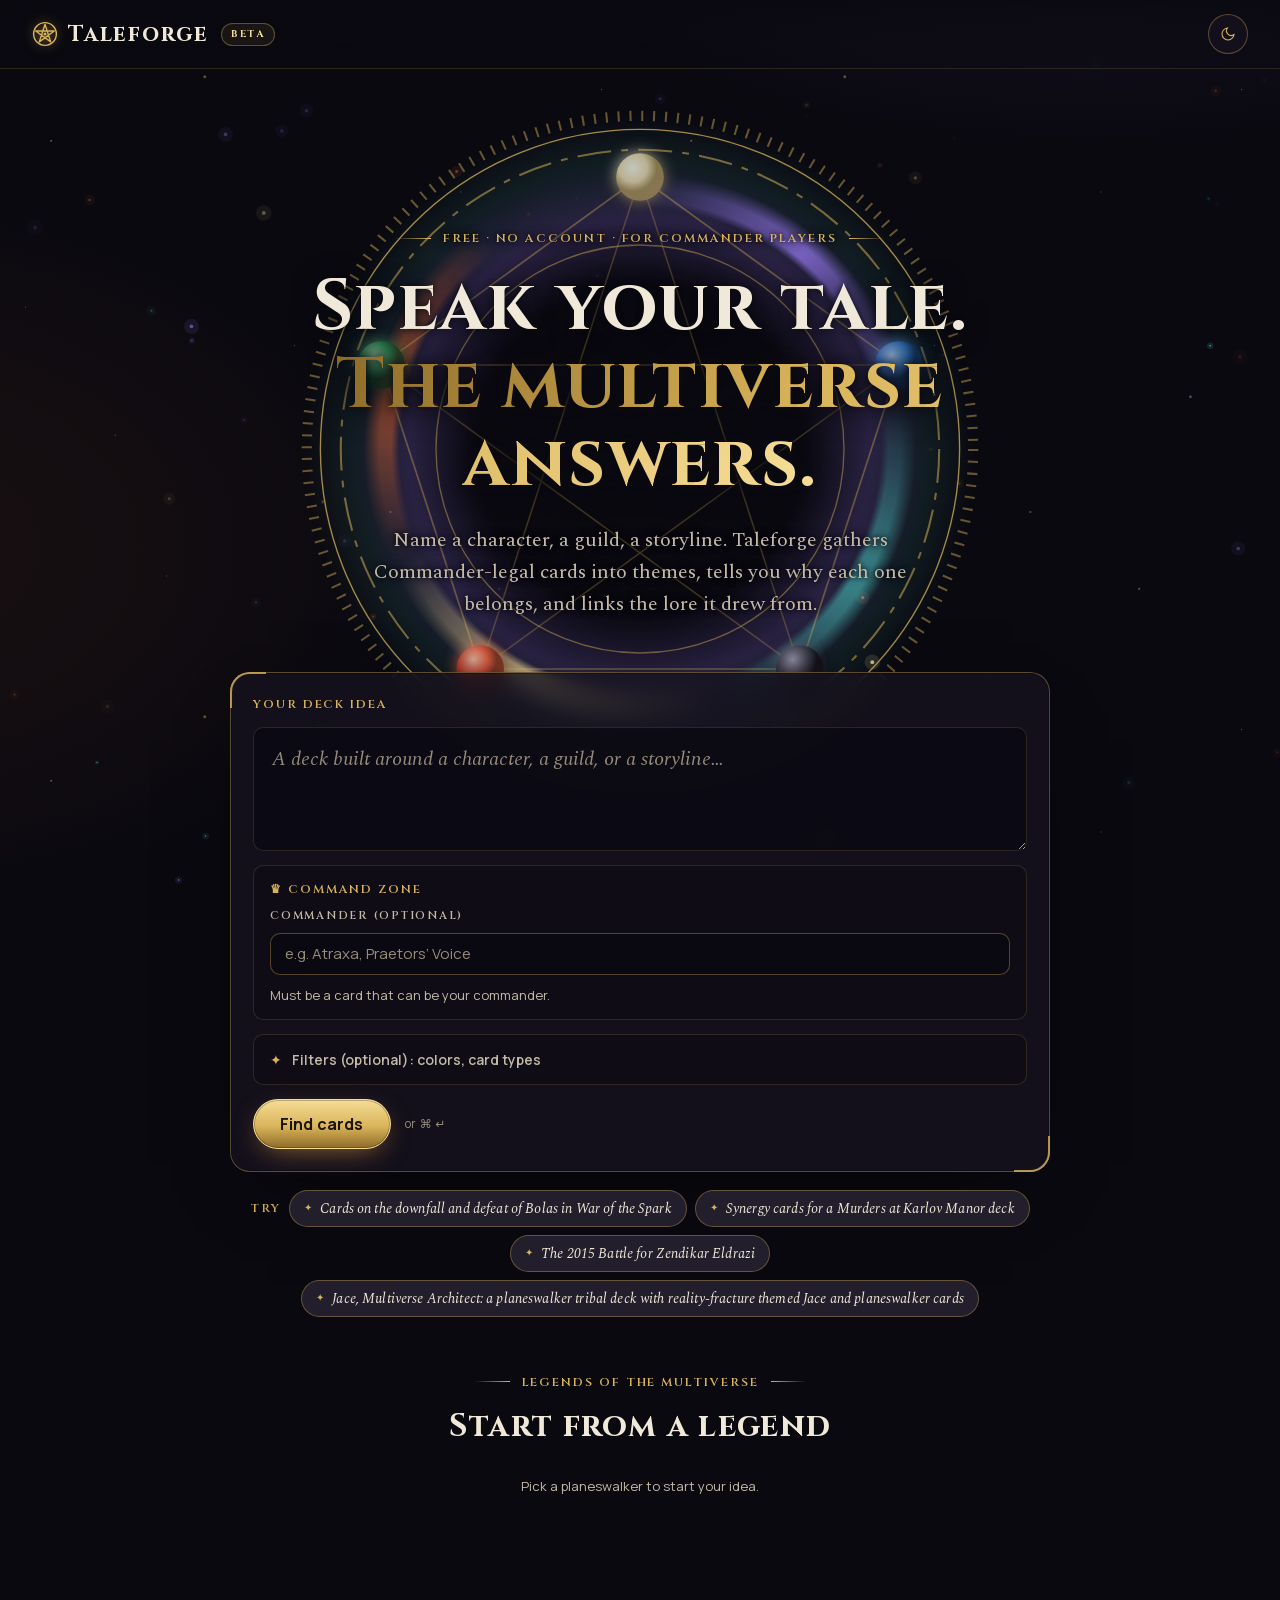
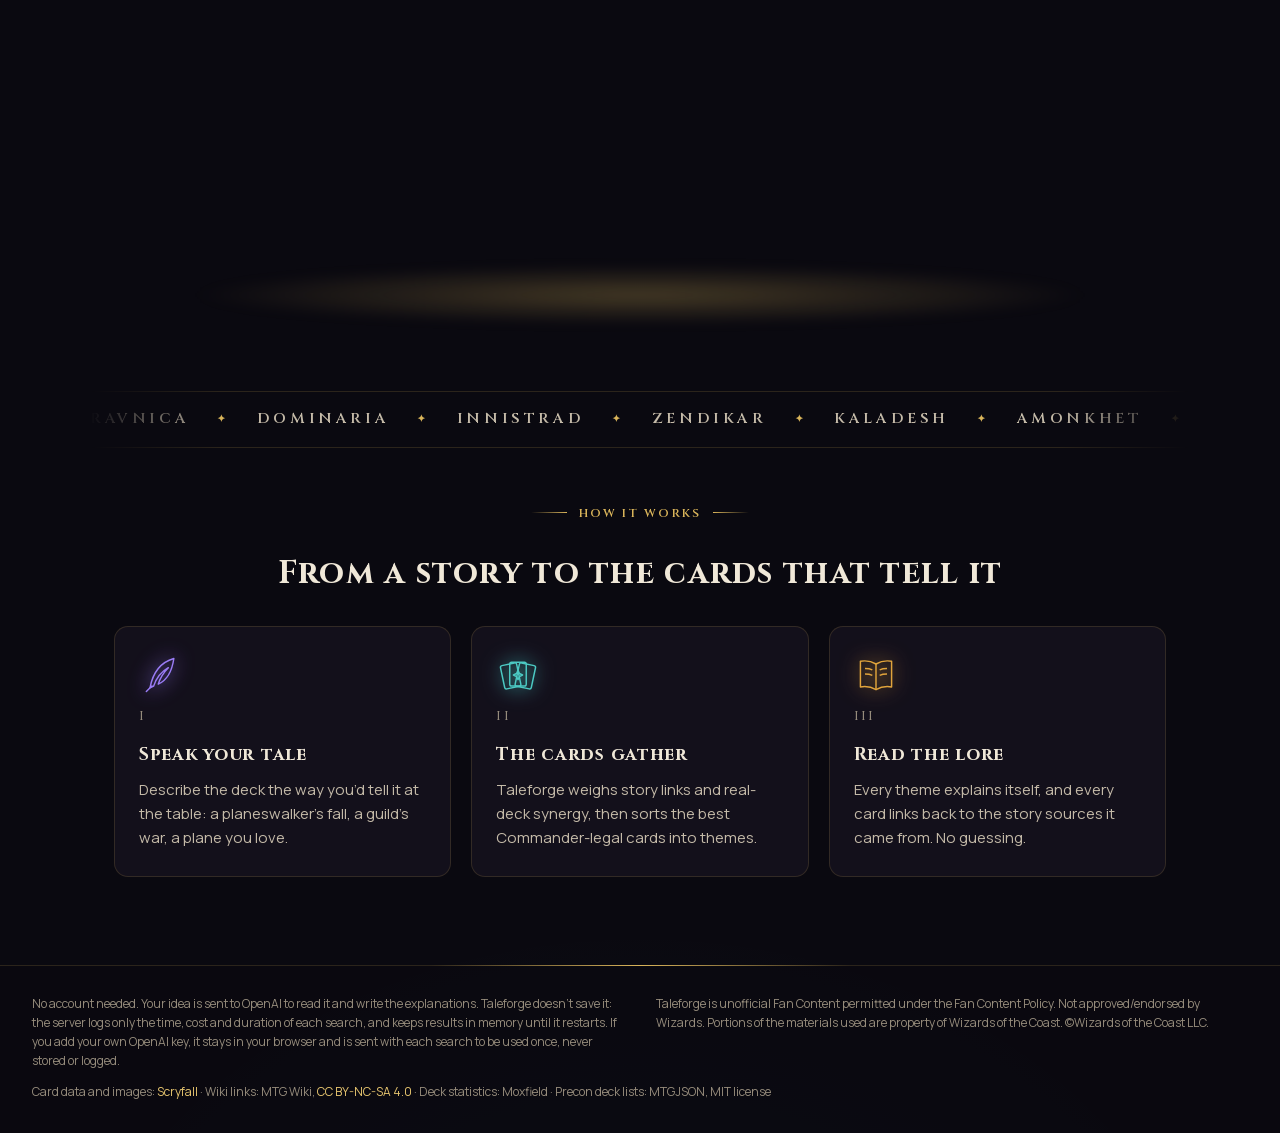
==== commit 1e0674f8: "Demo: show the legends carousel again Co-Authored-By: Claude Opus 5.5 <noreply@anthropic.com>" ====
--- a/index.html
+++ b/index.html
@@ -94,7 +94,7 @@
     </div>
   </div>
 
-  <section class="legends" id="legends" aria-labelledby="legends-title">
+  <section class="legends" aria-labelledby="legends-title">
     <span class="label kicker">Legends of the multiverse</span>
     <h2 id="legends-title">Start from a legend</h2>
     <p class="note">Pick a planeswalker to start your idea.</p>
@@ -183,7 +183,7 @@
 
 <script>
   if (TaleforgeDemo) {
-    TaleforgeDemo.hide('command-zone', 'filters-box', 'legends');
+    TaleforgeDemo.hide('command-zone', 'filters-box');
     document.getElementById('demo-note').hidden = false;
   }
   const form = document.querySelector('.search');
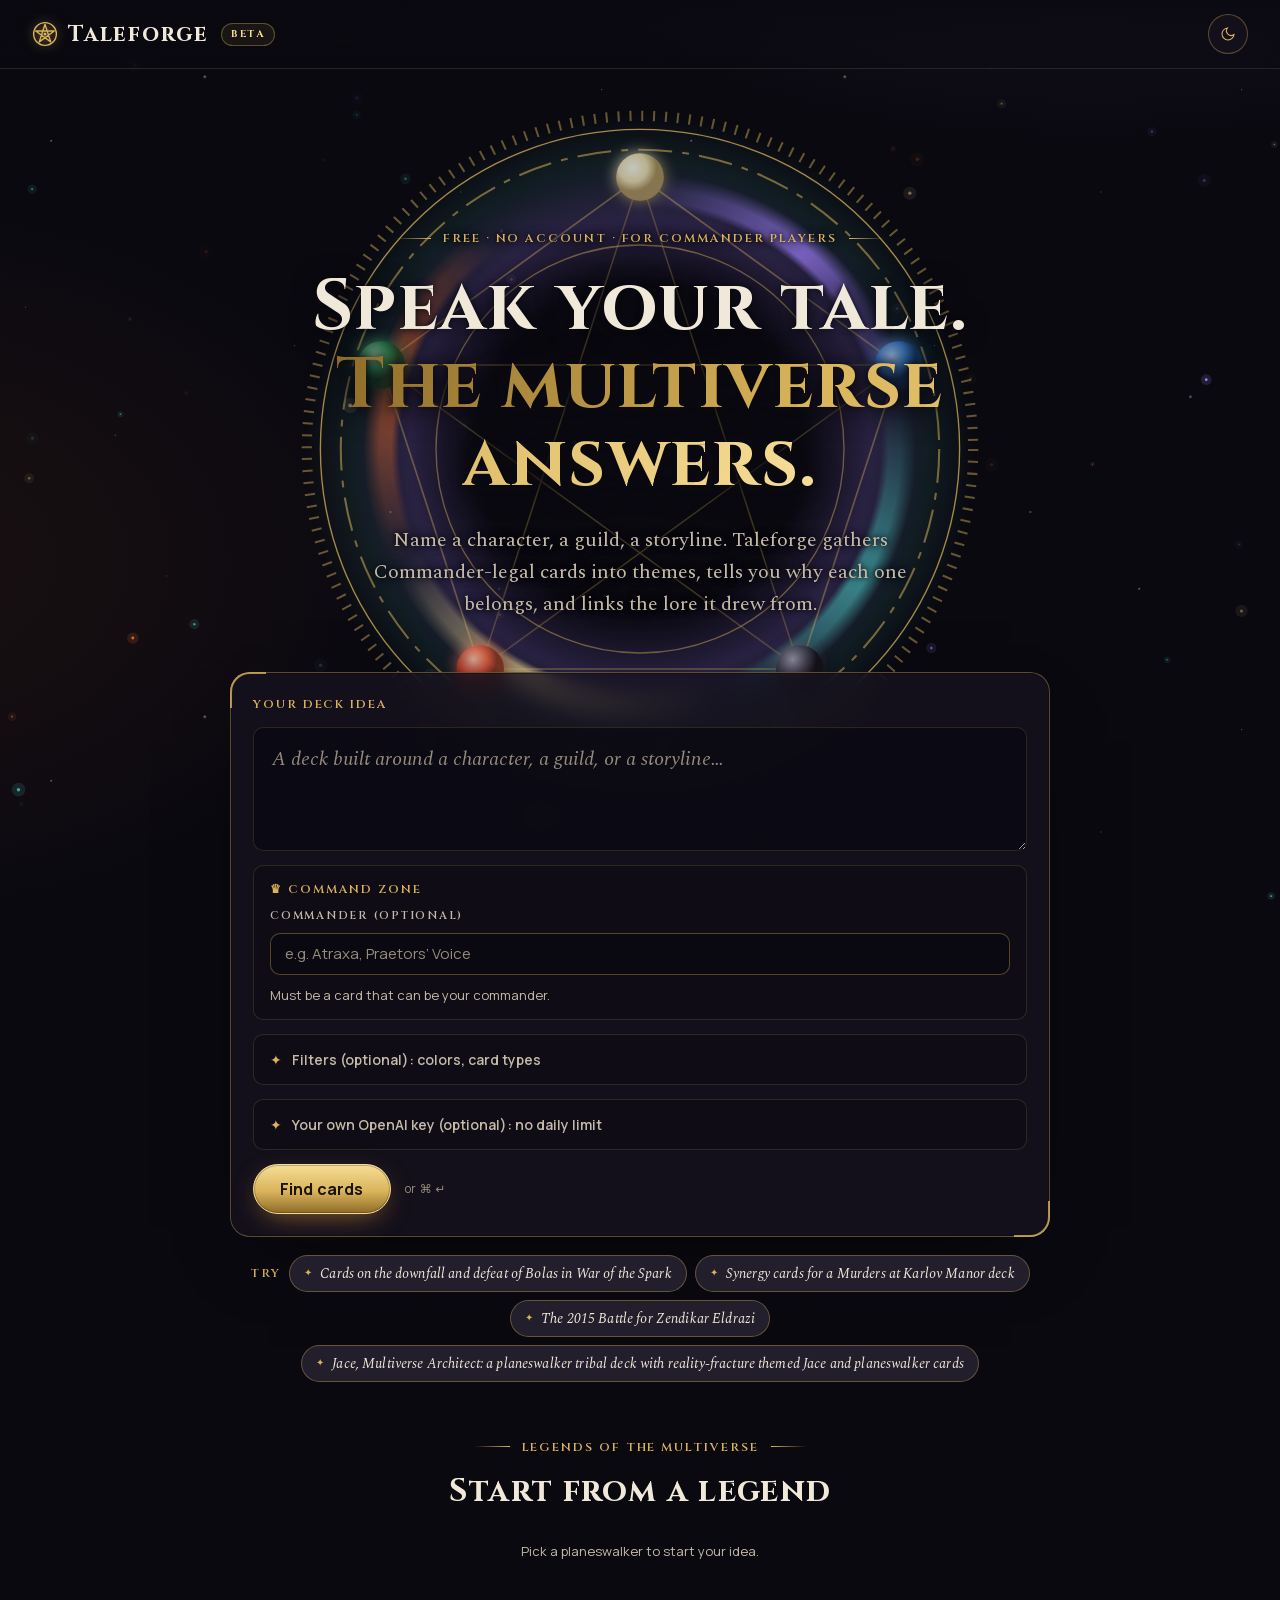
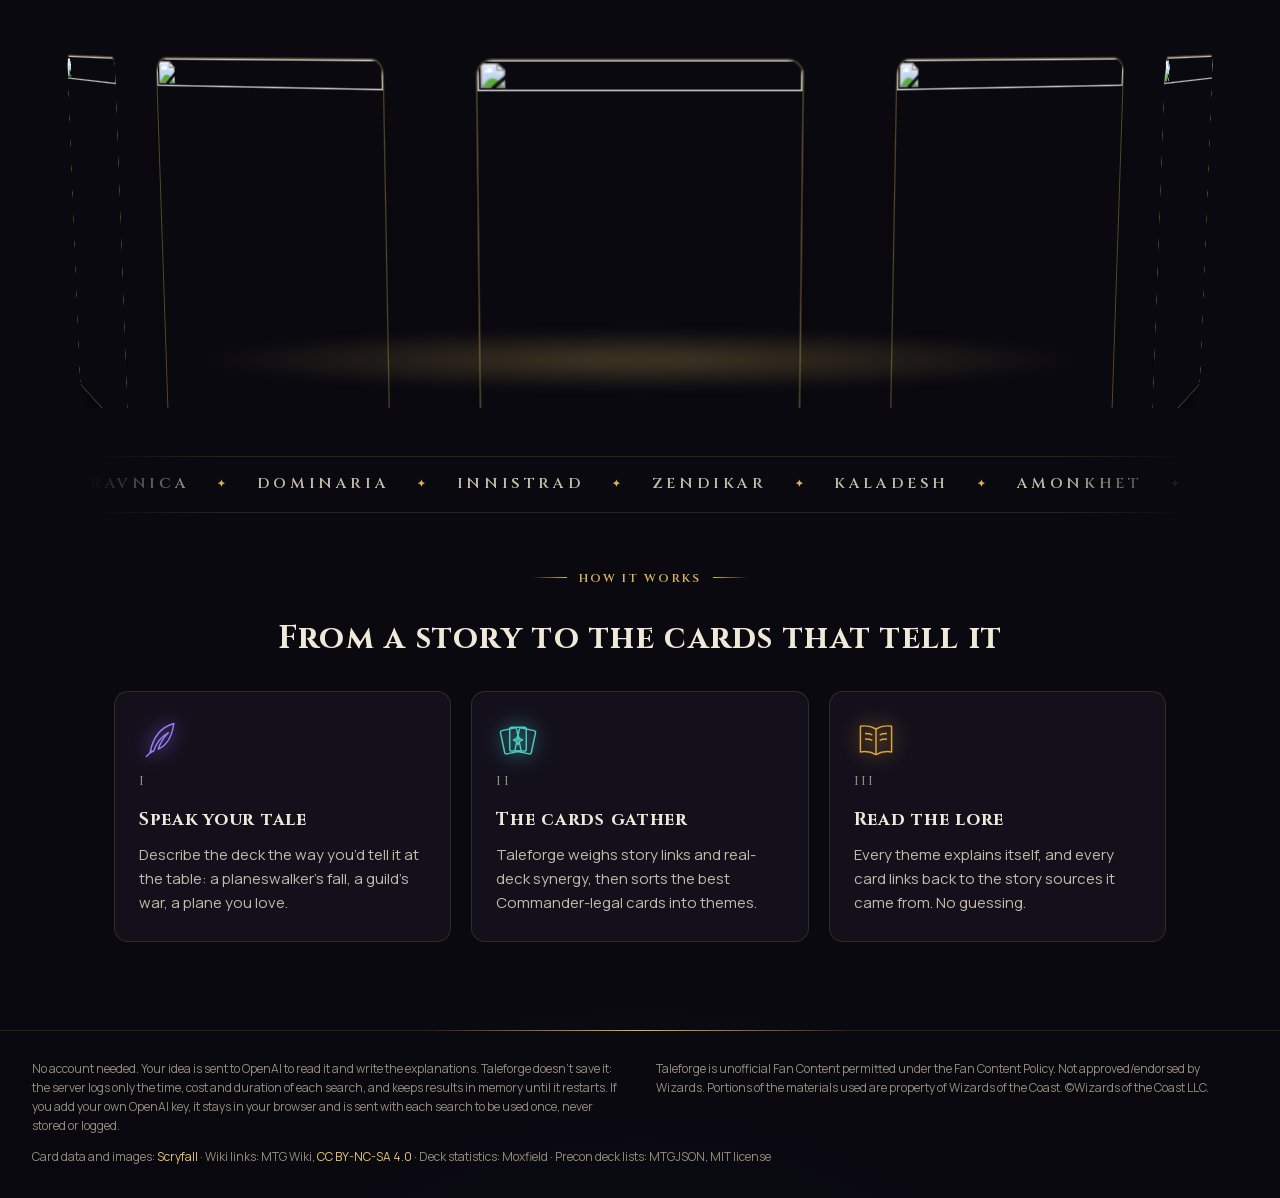
==== commit b93d017d: "Merge main into own-key-and-limit (demo mode + own key); hide key box in demo Co-Authored-By: Claude" ====
--- a/index.html
+++ b/index.html
@@ -79,6 +79,10 @@
         <summary>Filters (optional): colors, card types</summary>
         <div class="filter-controls" id="filter-controls"></div>
       </details>
+      <details class="filters-box" id="key-box">
+        <summary>Your own OpenAI key (optional): no daily limit</summary>
+        <div class="key-controls" id="key-controls"></div>
+      </details>
       <div class="row">
         <button type="submit" class="btn btn-primary btn-lg">Find cards</button>
         <span class="kbd" aria-hidden="true">or ⌘ ↵</span>
@@ -178,12 +182,13 @@
 <footer class="site-footer"></footer>
 <script src="footer.js"></script>
 <script src="filters.js"></script>
+<script src="key.js"></script>
 <script src="fx.js"></script>
 <script src="demo.js"></script>
 
 <script>
   if (TaleforgeDemo) {
-    TaleforgeDemo.hide('command-zone', 'filters-box');
+    TaleforgeDemo.hide('command-zone', 'filters-box', 'key-box');
     document.getElementById('demo-note').hidden = false;
   }
   const form = document.querySelector('.search');
@@ -195,6 +200,8 @@
   const initial = TaleforgeFilters.fromParams(start);
   const controls = TaleforgeFilters.mount(document.getElementById('filter-controls'), initial);
   const commander = TaleforgeFilters.mountCommander(document.getElementById('command-zone'), initial.commander);
+  TaleforgeKey.mount(document.getElementById('key-controls'));
+  if (TaleforgeKey.get()) document.getElementById('key-box').open = true;
   if (TaleforgeFilters.chips({ ...initial, commander: '' }).length) document.getElementById('filters-box').open = true;
   form.addEventListener('submit', (e) => {
     e.preventDefault();
